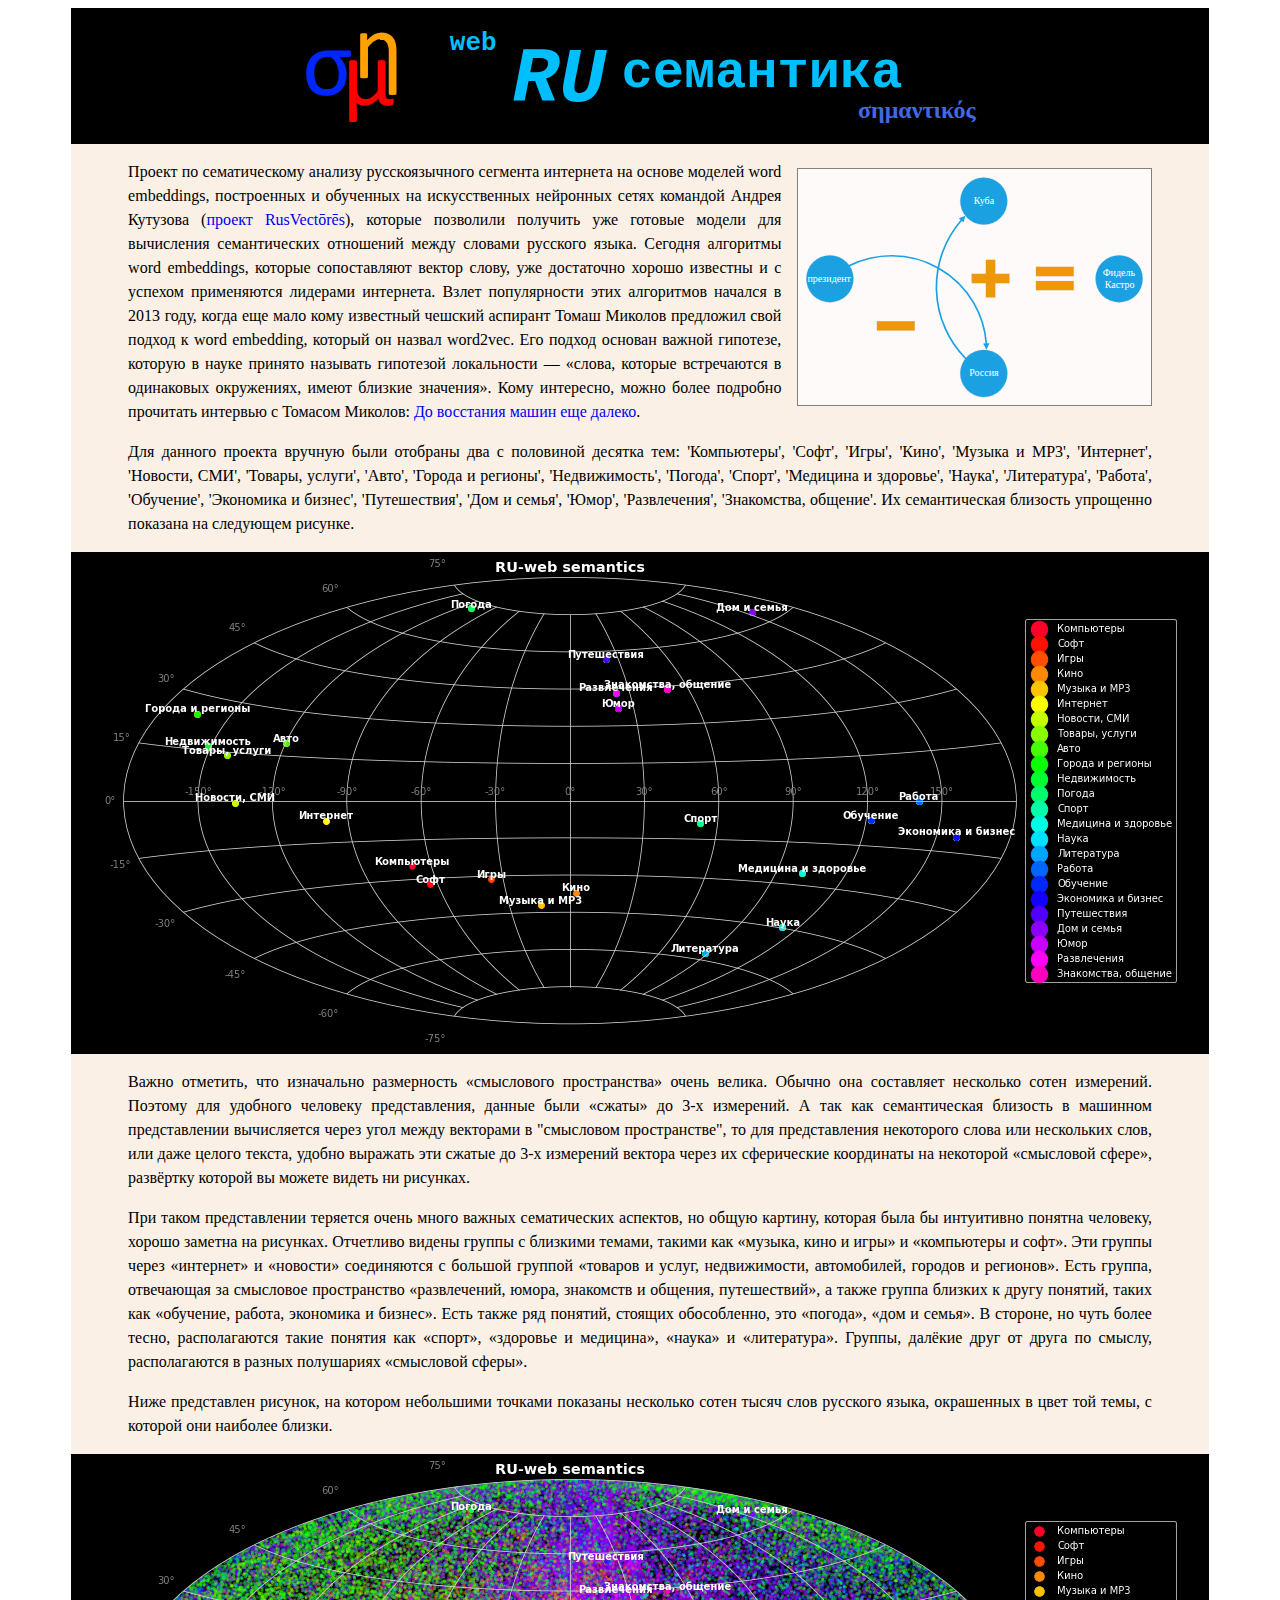
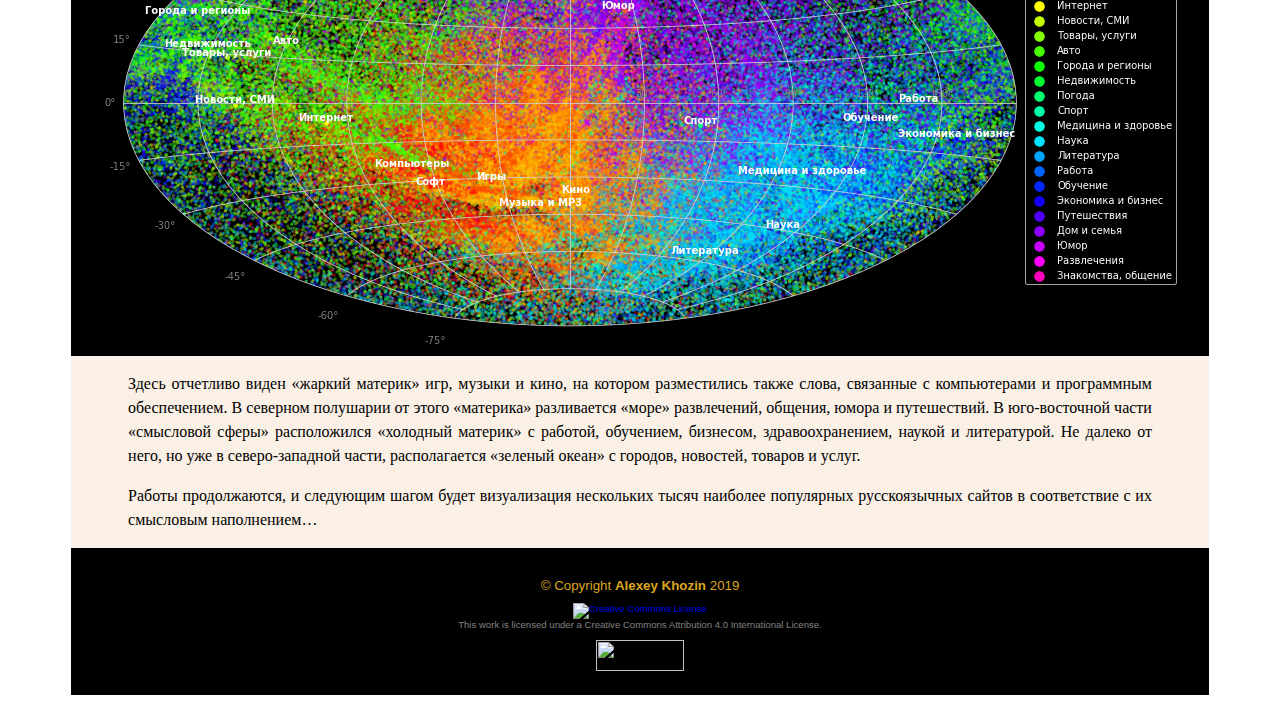
==== index.html @ 5cfcdf90 "some fixes on the first page" ====
<!DOCTYPE html>
<html>
  <head>
    <meta charset="utf-8"/>
    <meta name="author" content="Alexey U. Khozin" />
    <meta name="copyright" content="(c) Alexey U. Khozin 2019" />
    <meta name="resource-type" content="document" />
    <meta name="document-state" content="dynamic" />
    <meta name="rating" content="General" />
    <meta name="distribution" content="Global" />
    <meta name="robots" content="index, follow" />
    <meta http-equiv="content-language" content="ru" />
    <meta name="description" content="Проект по сематическому анализу русскоязычного сегмента интернета">
    <meta name="keywords" content="word embeddings искусственные нейронные сети сематический анализ word2vec алгоритм">
    <link rel="shortcut icon" href="/images/small-logo.png" type="image/png">
    <title>RU web семантика</title>
    <style type="text/css">
      p {
        font-family: Georgia, 'Times New Roman', Times, serif;
        font-size: 12pt;
        padding-left: 5%;
        padding-right: 5%;
        text-align: justify;
        line-height: 150%;
      }
      .banner {
        display: block;
        background-color: black;
        text-align: center;
      }
      .text {
        display: block;
      }
      .border {
        display: block;
        margin-left: auto;
        margin-right: auto;
        width: 80%;
        padding-top: 20px;
        padding-bottom: 20px;
      }
      img.sphere {
        width: 100%;
        max-width: 1086px;
        height: auto;
      }
      a:link {
        text-decoration: none;
      }
      a:visited {
        text-decoration: none;
      }
      a:hover {
        text-decoration: underline;
      }
      a:active {
        text-decoration: underline;
      }
    </style>
  </head>
  <body style="background-color: white">
    <div style="width: 90%; max-width: 1280px; margin-left: auto; margin-right: auto; display: block; background-color: linen">
      <div class="banner">
        <div class="border">
          <img src="/images/logo.png" alt="" style="display: inline; vertical-align: middle" />
          <div style="display: inline">
            <h1 style="color: deepskyblue; font-family: monospace; margin-left: 5%; display: inline">
              <span style="vertical-align: top">web</span>
              <span style="vertical-align: bottom; font-size: 300%; font-weight: bold; font-style: italic">RU</span>
              <span style="vertical-align: middle; font-size: 200%">семантика</span>
            </h1>
            <h2 style="color: royalblue; display: inline; vertical-align: bottom; margin-left: -5ch">σημαντικός</h2>
          </div>
        </div>
      </div>
      <div class="text">
        <p>
          <img src="/images/words-math.svg" alt="" style="float: right; width: auto; height: 220px; padding: 6pt; margin-top: 6pt; margin-left: 12pt; border: solid 1px gray; background-color: snow">
          Проект по сематическому анализу русскоязычного сегмента интернета на основе моделей word embeddings,
          построенных и обученных на искусственных нейронных сетях командой Андрея Кутузова (<a target="_blank" href="https://rusvectores.org">проект RusVectōrēs</a>),
          которые позволили получить уже готовые модели для вычисления семантических отношений между словами русского языка.
          Сегодня алгоритмы word embeddings, которые сопоставляют вектор слову, уже достаточно хорошо известны и с успехом применяются лидерами интернета.
          Взлет популярности этих алгоритмов начался в 2013 году, когда еще мало кому известный чешский аспирант Томаш Миколов предложил свой подход к word embedding,
          который он назвал word2vec. Его подход основан важной гипотезе,
          которую в науке принято называть гипотезой локальности — «слова, которые встречаются в одинаковых окружениях, имеют близкие значения».
          Кому интересно, можно более подробно прочитать интервью с Томасом Миколов: <a target="_blank" href="https://rb.ru/interview/tomas-mikolov/">До восстания машин еще далеко</a>.
        </p>
        <p>
          Для данного проекта вручную были отобраны два с половиной десятка тем:
          'Компьютеры', 'Софт', 'Игры', 'Кино', 'Музыка и MP3', 'Интернет', 'Новости, СМИ', 'Товары, услуги', 'Авто', 'Города и регионы',
          'Недвижимость', 'Погода', 'Спорт', 'Медицина и здоровье', 'Наука', 'Литература', 'Работа', 'Обучение', 'Экономика и бизнес',
          'Путешествия', 'Дом и семья', 'Юмор', 'Развлечения', 'Знакомства, общение'. Их семантическая близость упрощенно показана на следующем рисунке.
        </p>
      </div>
      <div class="banner">
        <img src="/images/websematicsky-topics.png" alt="Расположение основных тем на смысловой сфере" class="sphere">
      </div>
      <div class="text">
        <p>
            Важно отметить, что изначально размерность «смыслового пространства» очень велика.
            Обычно она составляет несколько сотен измерений. Поэтому для удобного человеку представления, данные были «сжаты» до 3-х измерений.
            А так как семантическая близость в машинном представлении вычисляется через угол между векторами в "смысловом пространстве",
            то для представления некоторого слова или нескольких слов, или даже целого текста,
            удобно выражать эти сжатые до 3-х измерений вектора через их сферические координаты на некоторой «смысловой сфере», развёртку которой вы можете видеть ни рисунках.
        </p>
        <p>
            При таком представлении теряется очень много важных сематических аспектов,
            но общую картину, которая была бы интуитивно понятна человеку, хорошо заметна на рисунках.
            Отчетливо видены группы с близкими темами, такими как «музыка, кино и игры» и «компьютеры и софт».
            Эти группы через «интернет» и «новости» соединяются с большой группой «товаров и услуг, недвижимости, автомобилей, городов и регионов».
            Есть группа, отвечающая за смысловое пространство «развлечений, юмора, знакомств и общения, путешествий»,
            а также группа близких к другу понятий, таких как «обучение, работа, экономика и бизнес».
            Есть также ряд понятий, стоящих обособленно, это «погода», «дом и семья».
            В стороне, но чуть более тесно, располагаются такие понятия как «спорт», «здоровье и медицина», «наука» и «литература».
            Группы, далёкие друг от друга по смыслу, располагаются в разных полушариях «смысловой сферы».
        </p>
        <p>
            Ниже представлен рисунок, на котором небольшими точками показаны несколько сотен тысяч слов русского языка,
            окрашенных в цвет той темы, с которой они наиболее близки.
        </p>
      </div>
      <div class="banner">
        <img src="/images/websematicsky-words.png" alt="300 тысяч русских слов разбросанных по смыслу" class="sphere">
      </div>
      <div class="text">
        <p>
          Здесь отчетливо виден «жаркий материк» игр, музыки и кино, на котором разместились также слова, связанные с компьютерами и программным обеспечением.
          В северном полушарии от этого «материка» разливается «море» развлечений, общения, юмора и путешествий.
          В юго-восточной части «смысловой сферы» расположился «холодный материк» с работой, обучением, бизнесом, здравоохранением, наукой и литературой.
          Не далеко от него, но уже в северо-западной части, располагается «зеленый океан» с городов, новостей, товаров и услуг.
        </p>
        <p>
          Работы продолжаются, и следующим шагом будет визуализация нескольких тысяч наиболее популярных русскоязычных сайтов в соответствие с их смысловым наполнением…
        </p>
      </div>
      <div class="banner">
          <div class="border" style="font-family: Verdana, Geneva, Tahoma, sans-serif">
            <div style="color: goldenrod; font-size: 10pt; margin-top: 10px; margin-bottom: 10px">
              <span>&copy; Copyright</span>
              <a style="color: goldenrod; font-weight: bold" href="mailto:mail@websimanticos.ru">Alexey Khozin</a> 
              <span>2019</span>
            </div>
            <div style="color: gray; margin-top: 10px; margin-bottom: 10px; font-size: 60%">
                <a rel="license" href="http://creativecommons.org/licenses/by/4.0/"><img alt="Creative Commons License" style="border-width:0" src="https://i.creativecommons.org/l/by/4.0/88x31.png" /></a>
                <br />This work is licensed under a <a rel="license" href="http://creativecommons.org/licenses/by/4.0/" style="color: gray">Creative Commons Attribution 4.0 International License</a>.
            </div>
            <div>
<!--LiveInternet counter--><script type="text/javascript">
document.write("<a href='//www.liveinternet.ru/click' "+
"target=_blank><img src='//counter.yadro.ru/hit?t52.4;r"+
escape(document.referrer)+((typeof(screen)=="undefined")?"":
";s"+screen.width+"*"+screen.height+"*"+(screen.colorDepth?
screen.colorDepth:screen.pixelDepth))+";u"+escape(document.URL)+
";h"+escape(document.title.substring(0,150))+";"+Math.random()+
"' alt='' title='LiveInternet: number of pageviews and visitors"+
" for 24 hours is shown' "+
"border='0' width='88' height='31'><\/a>")
</script><!--/LiveInternet-->              
            </div>
          </div>
      </div>
    </div>
  </body>
</html>
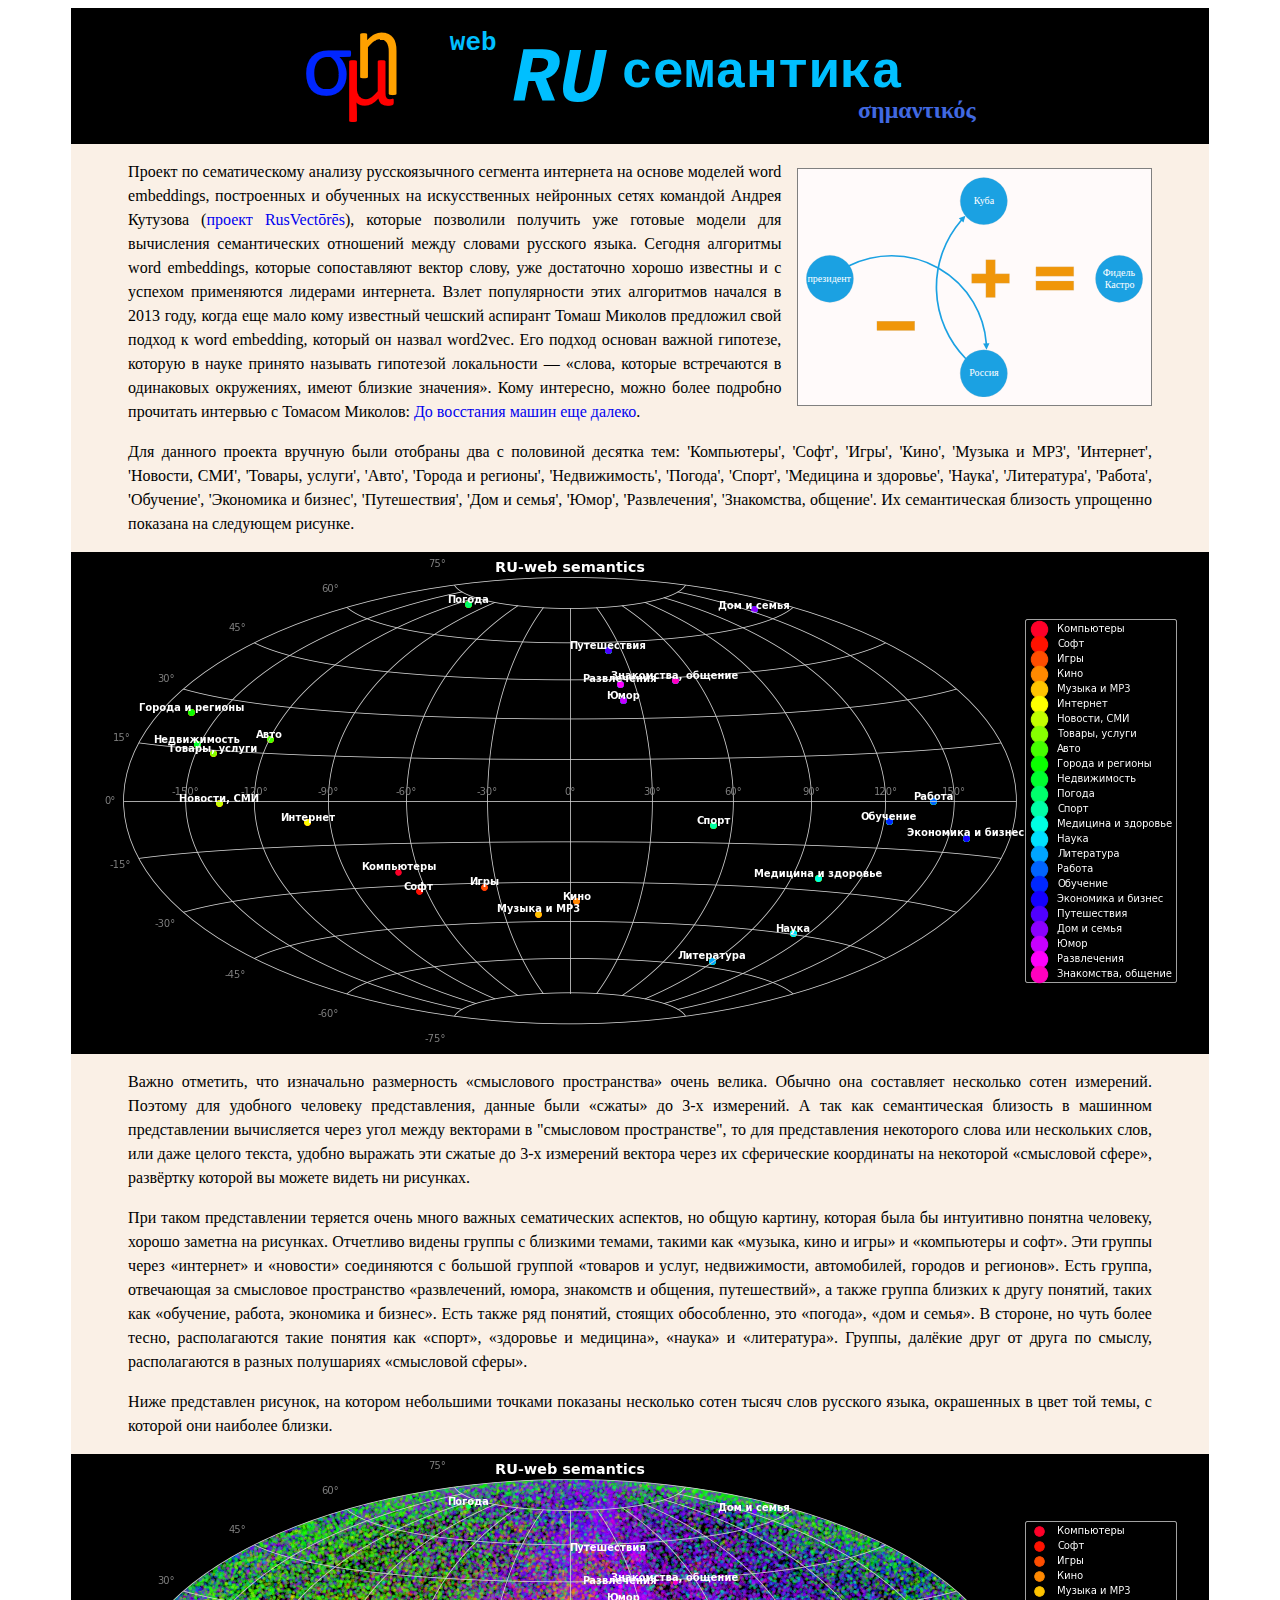
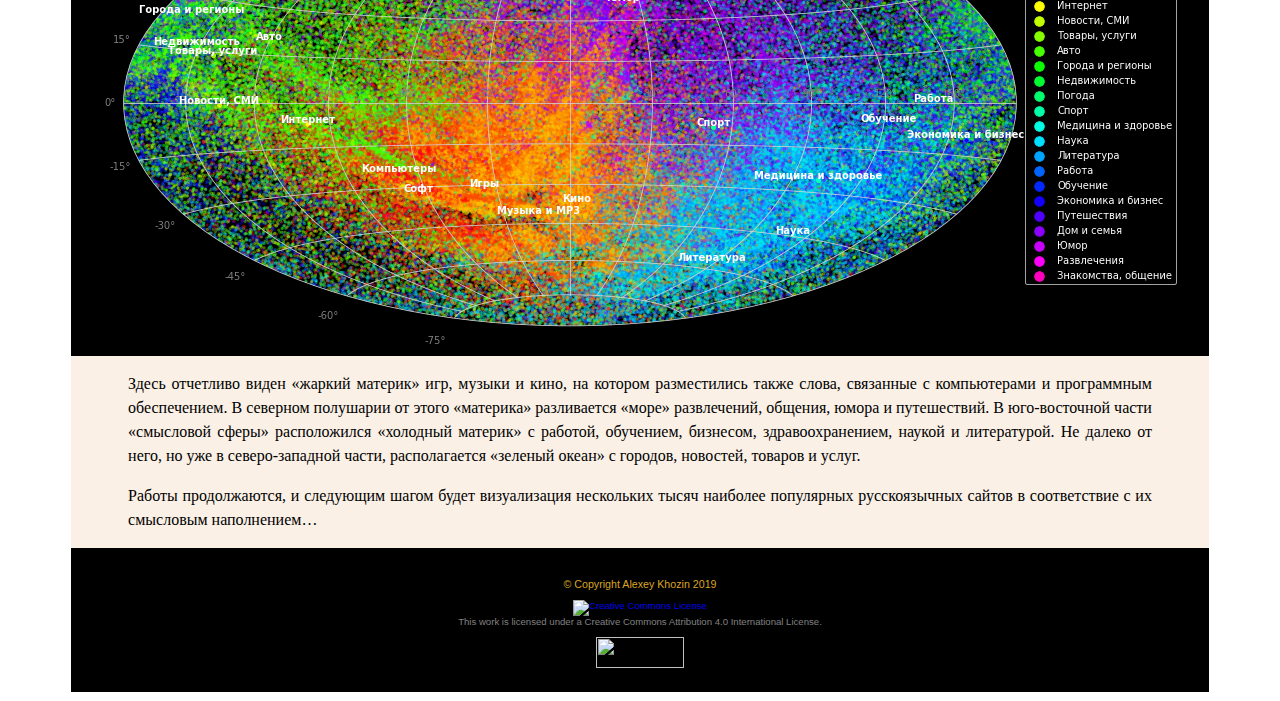
==== commit e0492ad8: "sketches of map hint" ====
--- a/index.html
+++ b/index.html
@@ -93,7 +93,7 @@
         </p>
       </div>
       <div class="banner">
-        <img src="/images/websematicsky-topics.png" alt="Расположение основных тем на смысловой сфере" class="sphere">
+        <img src="/images/websematicsky-topics.png" alt="Расположение основных тем на смысловой сфере" class="sphere" />
       </div>
       <div class="text">
         <p>
@@ -120,7 +120,8 @@
         </p>
       </div>
       <div class="banner">
-        <img src="/images/websematicsky-words.png" alt="300 тысяч русских слов разбросанных по смыслу" class="sphere">
+        <img src="/images/websematicsky-words.png" alt="300 тысяч русских слов разбросанных по смыслу" style="cursor: crosshair" class="sphere"
+          onmouseover="showImgHint('imghint')" onmouseout="hideImgHint('imghint')" onmousemove="cursorMove('imghint', event, this)" />
       </div>
       <div class="text">
         <p>
@@ -135,9 +136,9 @@
       </div>
       <div class="banner">
           <div class="border" style="font-family: Verdana, Geneva, Tahoma, sans-serif">
-            <div style="color: goldenrod; font-size: 10pt; margin-top: 10px; margin-bottom: 10px">
+            <div style="color: goldenrod; font-size: 8pt; margin-top: 10px; margin-bottom: 10px">
               <span>&copy; Copyright</span>
-              <a style="color: goldenrod; font-weight: bold" href="mailto:mail@websimanticos.ru">Alexey Khozin</a> 
+              <a style="color: goldenrod" href="mailto:mail@websimanticos.ru">Alexey Khozin</a> 
               <span>2019</span>
             </div>
             <div style="color: gray; margin-top: 10px; margin-bottom: 10px; font-size: 60%">
@@ -160,5 +161,130 @@
           </div>
       </div>
     </div>
+    <span id="imghint" style="position: absolute; z-index: 1; opacity: 0; background-color: snow; margin-left: 5px; margin-top: 5px; padding: 2px; font-family: Arial, Helvetica, sans-serif; font-size: 8pt; font-weight: bold"></span>
   </body>
+  <script>
+    function showImgHint(id) {
+      document.getElementById(id).style.opacity = 1;
+    }
+    function hideImgHint(id) {
+      document.getElementById(id).style.opacity = 0;
+    }
+    function invertHammer(x, y) {
+      x2 = x * x;
+      y2 = y * y;
+      z = 1.0 - x2 / 16.0 - y2 / 4.0;
+      if(z >= 0.0) {
+        z = Math.sqrt(z);
+        phi = Math.asin(z * y);
+        theta = 2 * Math.atan2(z * x, 2 * (2 * z * z - 1));
+        if(Math.abs(theta) <= Math.PI) {
+          return {phi:phi, theta:theta};
+        }
+      }
+      return null;
+    }
+    var gajax = createAJAX();
+    var picktimer = null;
+    var loadingtimer = null;
+    function cursorMove(id, event, img) {
+      elem = document.getElementById(id);
+      s = img.width / 1086.0;
+      w2 = 475.0 * s;
+      h2 = img.height / 2.0;
+      coords = invertHammer((event.offsetX - w2) / w2 * 3.0055992936340946227328954988797, - (event.offsetY - h2) / h2 * 1.5720498974593779783554486264652);
+      if(coords) {
+        //elem.innerHTML = "φ: " + (coords.phi * 180 / Math.PI) + ", θ: " + (coords.theta * 180 / Math.PI);
+        x = Math.cos(coords.phi) * Math.cos(coords.theta);
+        y = Math.cos(coords.phi) * Math.sin(coords.theta);
+        z = Math.sin(coords.phi);
+        if(gajax) {
+          elem.innerHTML = "Загрузка";
+          clearTimeout(loadingtimer);
+          loadingtimer = setInterval(function(){ elem.innerHTML += '.'; }, 1000);
+          gajax.handlerResponse = function(resp) {
+              clearTimeout(loadingtimer);
+              try {
+                words = JSON.parse(resp);
+                if (words instanceof Array) {
+                  str = ''; 
+                  for(i = 0; i < words.length; i++) {
+                    if(str.length > 0) str += '<br />';
+                    str += words[i];
+                  }
+                  elem.innerHTML = str;
+                } else {
+                  elem.innerHTML = "нет ответа";
+                }
+              } catch (error) {
+                elem.innerHTML = "ошибка";
+              }
+            };
+          clearTimeout(picktimer);
+          picktimer = setTimeout(function(){ gajax.postdata('/words.php', 'x=' + x + '&y=' + y + '&z=' + z); }, 200);
+        } else {
+          elem.innerHTML = "нет связи";
+        }
+      } else {
+        elem.innerHTML = "пусто";
+      }
+      elem.style.left = event.pageX + "px";
+      elem.style.top =  event.pageY + "px";
+    }
+    function createAJAX() {
+      var ajax = {
+        xmlHttp: false,
+        enabled: false,
+        timeout: 60000,
+        timer: null,
+        handlerLoad: null, //function(url) { alert('Loading...\r\n' + url); },
+        handlerResponse: null, //function(resp) { alert('OK\r\n' + resp); },
+        handlerError: null, //function(status, text) { alert('Error: ' + status + '\r\n' + text); },
+        handlerTimer: null, //function() { gajax.xmlHttp.abort(); gajax.timer = null; if (gajax.handlerError) gajax.handlerError('', 'Timeout!'); },
+        handlerState: function() {
+            if (gajax.xmlHttp.readyState == 4) {
+              if (gajax.timer) { clearTimeout(gajax.timer); gajax.timer = null; }
+              if (gajax.xmlHttp.status == 200) {
+                if (gajax.handlerResponse) gajax.handlerResponse(gajax.xmlHttp.responseText);
+              } else {
+                if (gajax.handlerError) gajax.handlerError(gajax.xmlHttp.status, gajax.xmlHttp.statusText);
+              }
+            }
+          },
+        init: function() {
+            /*@cc_on@*/
+            /*@if (@_jscript_version >= 5)
+            try { this.xmlHttp = new ActiveXObject("Msxml2.XMLHTTP"); }
+            catch (e) {
+                try { this.xmlHttp = new ActiveXObject("Microsoft.XMLHTTP"); }
+                catch (e2) { this.xmlHttp = false; }
+            }
+            @end@*/
+            if (!this.xmlHttp && typeof XMLHttpRequest != 'undefined') this.xmlHttp = new XMLHttpRequest();
+            if (this.xmlHttp) this.enabled = true;
+          },
+        get: function(url) {
+            this.xmlHttp.abort();
+            this.xmlHttp.open('GET', url, true);
+            this.xmlHttp.onreadystatechange = this.handlerState;
+            if (this.handlerTimer) this.timer = setTimeout(this.handlerTimer, this.timeout);
+            this.xmlHttp.send(null);
+            if (this.handlerLoad) this.handlerLoad(url);
+          },
+        postdata: function(url, params) {
+            this.xmlHttp.abort();
+            if(this.timer) clearTimeout(this.timer);
+            this.xmlHttp.open('POST', url, true);
+            this.xmlHttp.setRequestHeader('Content-Type', 'application/x-www-form-urlencoded');
+            this.xmlHttp.onreadystatechange = this.handlerState;
+            if (this.handlerTimer) this.timer = setTimeout(this.handlerTimer, this.timeout);
+            this.xmlHttp.send(params);
+            if (this.handlerLoad) this.handlerLoad(url);
+          }
+      };
+      ajax.init();
+      if (ajax && ajax.enabled) return ajax;
+      return null;
+    }
+  </script>
 </html>
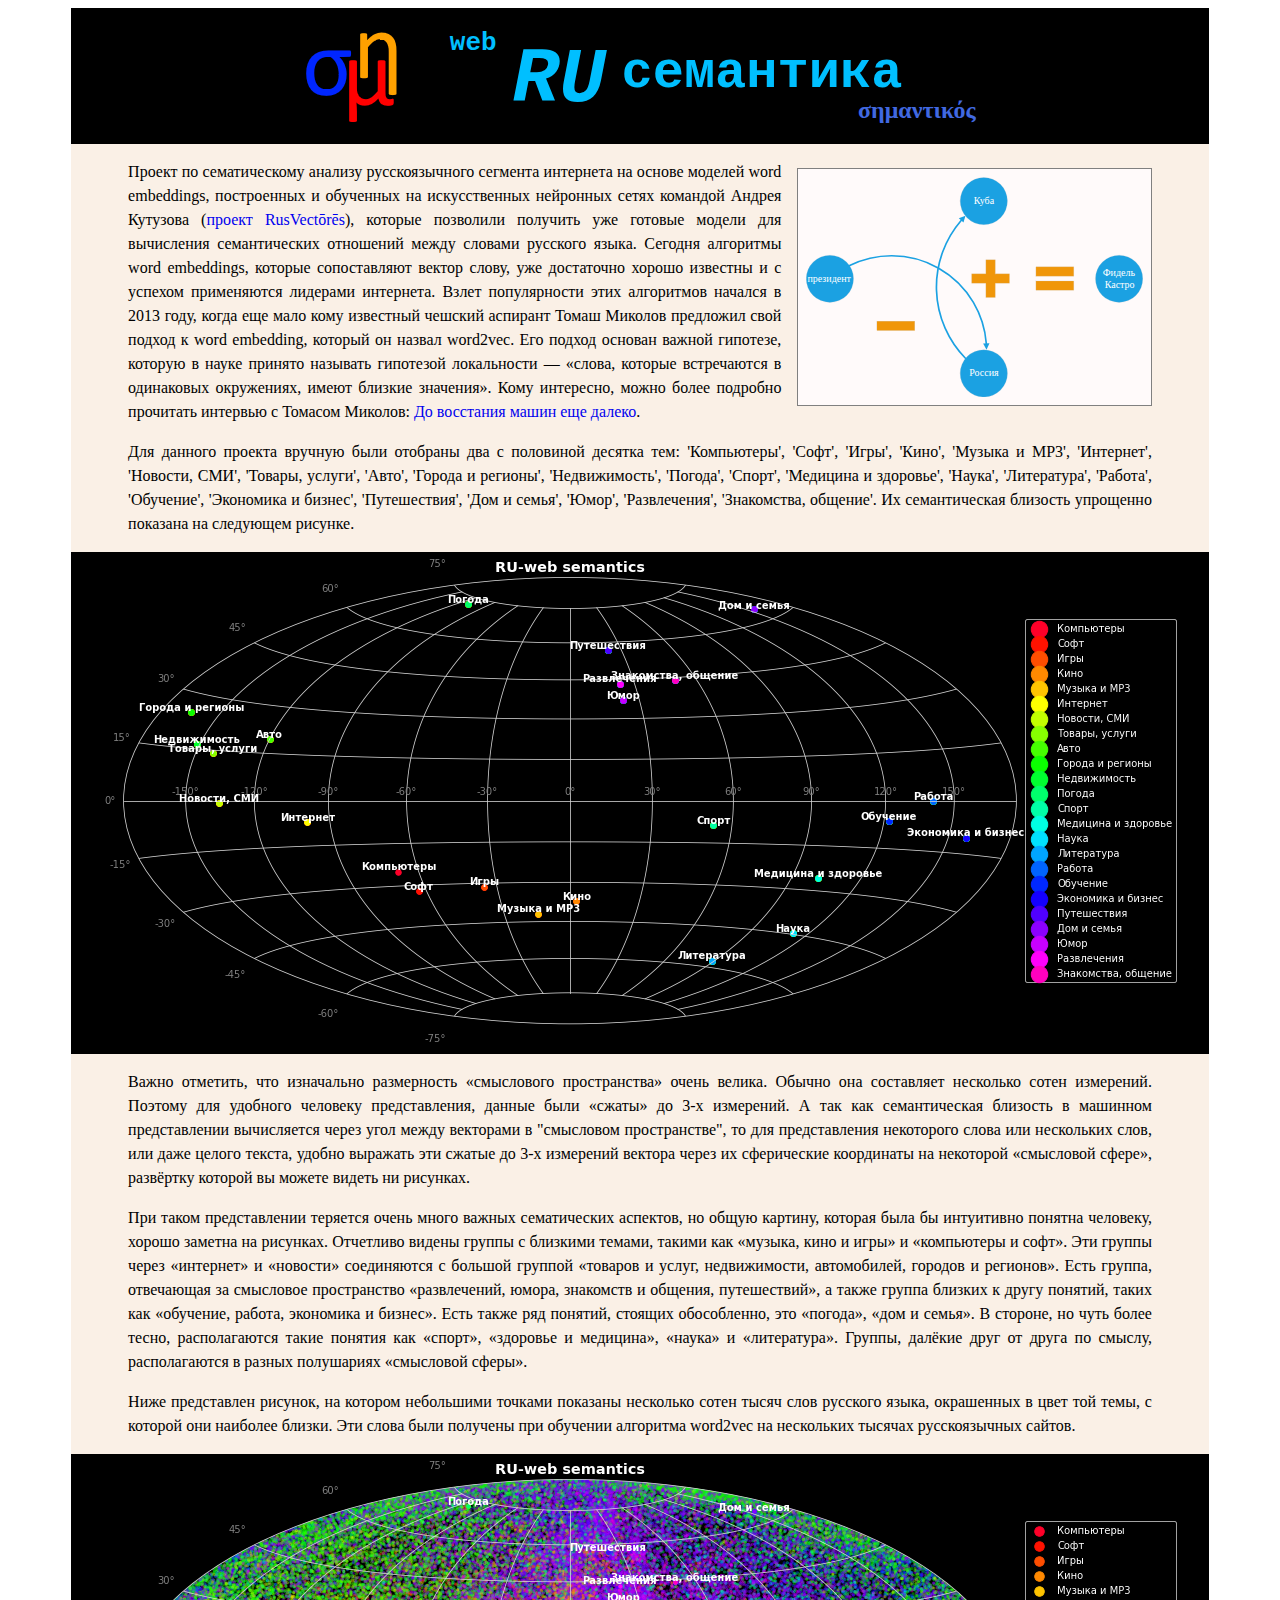
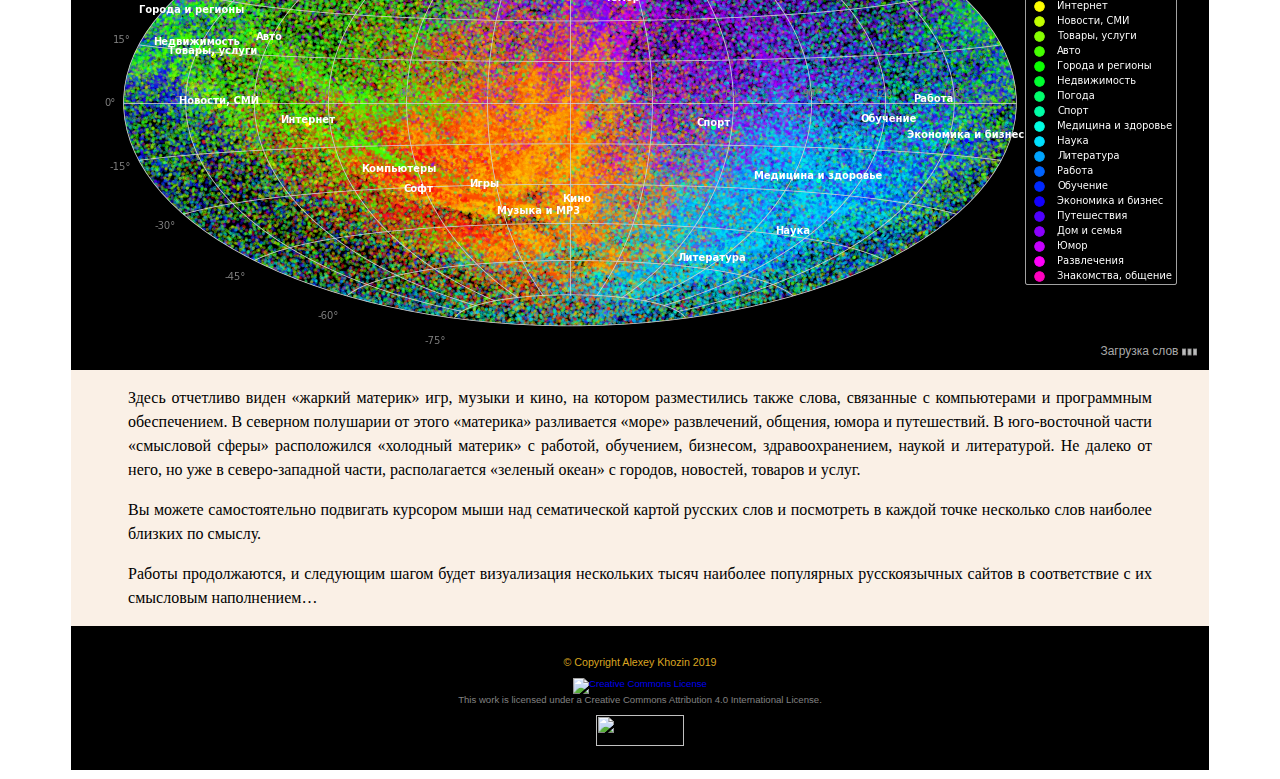
==== commit 70316737: "Performed word finding on client side." ====
--- a/index.html
+++ b/index.html
@@ -39,6 +39,15 @@
         padding-top: 20px;
         padding-bottom: 20px;
       }
+      .loading {
+        color: darkgray;
+        font-family: Arial, Helvetica, sans-serif;
+        font-size: 9pt;
+        text-align: right;
+        padding-right: 9pt; 
+        top: -9pt;
+        position: relative
+      }
       img.sphere {
         width: 100%;
         max-width: 1086px;
@@ -116,12 +125,16 @@
         </p>
         <p>
             Ниже представлен рисунок, на котором небольшими точками показаны несколько сотен тысяч слов русского языка,
-            окрашенных в цвет той темы, с которой они наиболее близки.
+            окрашенных в цвет той темы, с которой они наиболее близки. Эти слова были получены при обучении алгоритма word2vec на нескольких тысячах русскоязычных сайтов.
         </p>
       </div>
       <div class="banner">
         <img src="/images/websematicsky-words.png" alt="300 тысяч русских слов разбросанных по смыслу" style="cursor: crosshair" class="sphere"
           onmouseover="showImgHint('imghint')" onmouseout="hideImgHint('imghint')" onmousemove="cursorMove('imghint', event, this)" />
+        <div class="loading">
+          <span id="loadWordsTxt">Загрузка слов</span>
+          <img id="loadWordsImg" src="/images/255.gif" alt="" style="vertical-align: middle">
+        </div>
       </div>
       <div class="text">
         <p>
@@ -129,6 +142,9 @@
           В северном полушарии от этого «материка» разливается «море» развлечений, общения, юмора и путешествий.
           В юго-восточной части «смысловой сферы» расположился «холодный материк» с работой, обучением, бизнесом, здравоохранением, наукой и литературой.
           Не далеко от него, но уже в северо-западной части, располагается «зеленый океан» с городов, новостей, товаров и услуг.
+        </p>
+        <p>
+          Вы можете самостоятельно подвигать курсором мыши над сематической картой русских слов и посмотреть в каждой точке несколько слов наиболее близких по смыслу.
         </p>
         <p>
           Работы продолжаются, и следующим шагом будет визуализация нескольких тысяч наиболее популярных русскоязычных сайтов в соответствие с их смысловым наполнением…
@@ -161,7 +177,7 @@
           </div>
       </div>
     </div>
-    <span id="imghint" style="position: absolute; z-index: 1; opacity: 0; background-color: snow; margin-left: 5px; margin-top: 5px; padding: 2px; font-family: Arial, Helvetica, sans-serif; font-size: 8pt; font-weight: bold"></span>
+    <div id="imghint" style="display: inline-block; position: absolute; z-index: 1; opacity: 0; background-color: snow; margin-left: 5px; margin-top: 5px; padding: 2px; font-family: Arial, Helvetica, sans-serif; font-size: 8pt; font-weight: bold"></div>
   </body>
   <script>
     function showImgHint(id) {
@@ -174,57 +190,59 @@
       x2 = x * x;
       y2 = y * y;
       z = 1.0 - x2 / 16.0 - y2 / 4.0;
-      if(z >= 0.0) {
+      if (z >= 0.0) {
         z = Math.sqrt(z);
         phi = Math.asin(z * y);
         theta = 2 * Math.atan2(z * x, 2 * (2 * z * z - 1));
-        if(Math.abs(theta) <= Math.PI) {
+        if (Math.abs(theta) <= Math.PI) {
           return {phi:phi, theta:theta};
         }
       }
       return null;
     }
-    var gajax = createAJAX();
-    var picktimer = null;
-    var loadingtimer = null;
+    function norm(v) {
+      n = 0.0;
+      for (i = 0; i < v.length; i++) {
+        n += v[i] * v[i];
+      }
+      return Math.sqrt(n);
+    }
+    function similarity(a, b) {
+      dot = 0.0;
+      for (i = 0; i < a.length; i++) {
+        dot += a[i] * b[i];
+      }
+      return dot / (norm(a) * norm(b));
+    }
+    function most_similar(vocab, vec, topn=1) {
+      toplist = new Array(topn);
+      for (w = 0; w < vocab.length; w++) {
+        s = similarity(vocab[w][1], vec);
+        for (i = 0; i < toplist.length; i++) {
+          if ((typeof toplist[i] === 'undefined') || (toplist[i].sim < s)) {
+            toplist[i] = {word: vocab[w][0], sim: s};
+            break;
+          }
+        }
+      }
+      return toplist;
+    }
     function cursorMove(id, event, img) {
       elem = document.getElementById(id);
       s = img.width / 1086.0;
       w2 = 475.0 * s;
       h2 = img.height / 2.0;
       coords = invertHammer((event.offsetX - w2) / w2 * 3.0055992936340946227328954988797, - (event.offsetY - h2) / h2 * 1.5720498974593779783554486264652);
-      if(coords) {
-        //elem.innerHTML = "φ: " + (coords.phi * 180 / Math.PI) + ", θ: " + (coords.theta * 180 / Math.PI);
-        x = Math.cos(coords.phi) * Math.cos(coords.theta);
-        y = Math.cos(coords.phi) * Math.sin(coords.theta);
-        z = Math.sin(coords.phi);
-        if(gajax) {
-          elem.innerHTML = "Загрузка";
-          clearTimeout(loadingtimer);
-          loadingtimer = setInterval(function(){ elem.innerHTML += '.'; }, 1000);
-          gajax.handlerResponse = function(resp) {
-              clearTimeout(loadingtimer);
-              try {
-                words = JSON.parse(resp);
-                if (words instanceof Array) {
-                  str = ''; 
-                  for(i = 0; i < words.length; i++) {
-                    if(str.length > 0) str += '<br />';
-                    str += words[i];
-                  }
-                  elem.innerHTML = str;
-                } else {
-                  elem.innerHTML = "нет ответа";
-                }
-              } catch (error) {
-                elem.innerHTML = "ошибка";
-              }
-            };
-          clearTimeout(picktimer);
-          picktimer = setTimeout(function(){ gajax.postdata('/words.php', 'x=' + x + '&y=' + y + '&z=' + z); }, 200);
-        } else {
-          elem.innerHTML = "нет связи";
+      if (coords) {
+        geostr = "φ: " + (coords.phi * 180 / Math.PI) + ", θ: " + (coords.theta * 180 / Math.PI);
+        vec = [Math.cos(coords.phi) * Math.cos(coords.theta), Math.cos(coords.phi) * Math.sin(coords.theta), Math.sin(coords.phi)];
+        toplist = most_similar(words3dvec, vec, 5);
+        str = '';
+        for (i = 0; i < toplist.length; i++) {
+          if (typeof toplist[i] === 'undefined') break;
+          str += '<tr><td>' + toplist[i].word /* + '</td><td>' + toplist[i].sim*/ + '</td></tr>';
         }
+        elem.innerHTML = (str.length > 0) ? '<table>' + str + '</table>' : geostr;
       } else {
         elem.innerHTML = "пусто";
       }
@@ -286,5 +304,32 @@
       if (ajax && ajax.enabled) return ajax;
       return null;
     }
+    //=================================================================================================================
+    words3dvec = [];
+    words3dvec_count = 0;
+    var gajax = createAJAX();
+    if(gajax) {
+      gajax.handlerResponse = function(resp) {
+        finished = true;
+        try {
+          words = JSON.parse(resp);
+          if (words instanceof Array) {
+            if (words.length > 0) {
+              words3dvec = words3dvec.concat(words);
+              words3dvec_count++;
+              finished = false;
+            }
+          }
+        } finally {
+          document.getElementById('loadWordsTxt').innerHTML = 'Загружено ' + words3dvec.length + ' слов';
+          if (finished) {
+            document.getElementById('loadWordsImg').style.display = 'none';
+          } else {
+            gajax.postdata('/words.php', 'count=' + words3dvec_count);
+          }
+        }
+      };
+      gajax.postdata('/words.php', 'count=' + words3dvec_count);
+    }
   </script>
 </html>
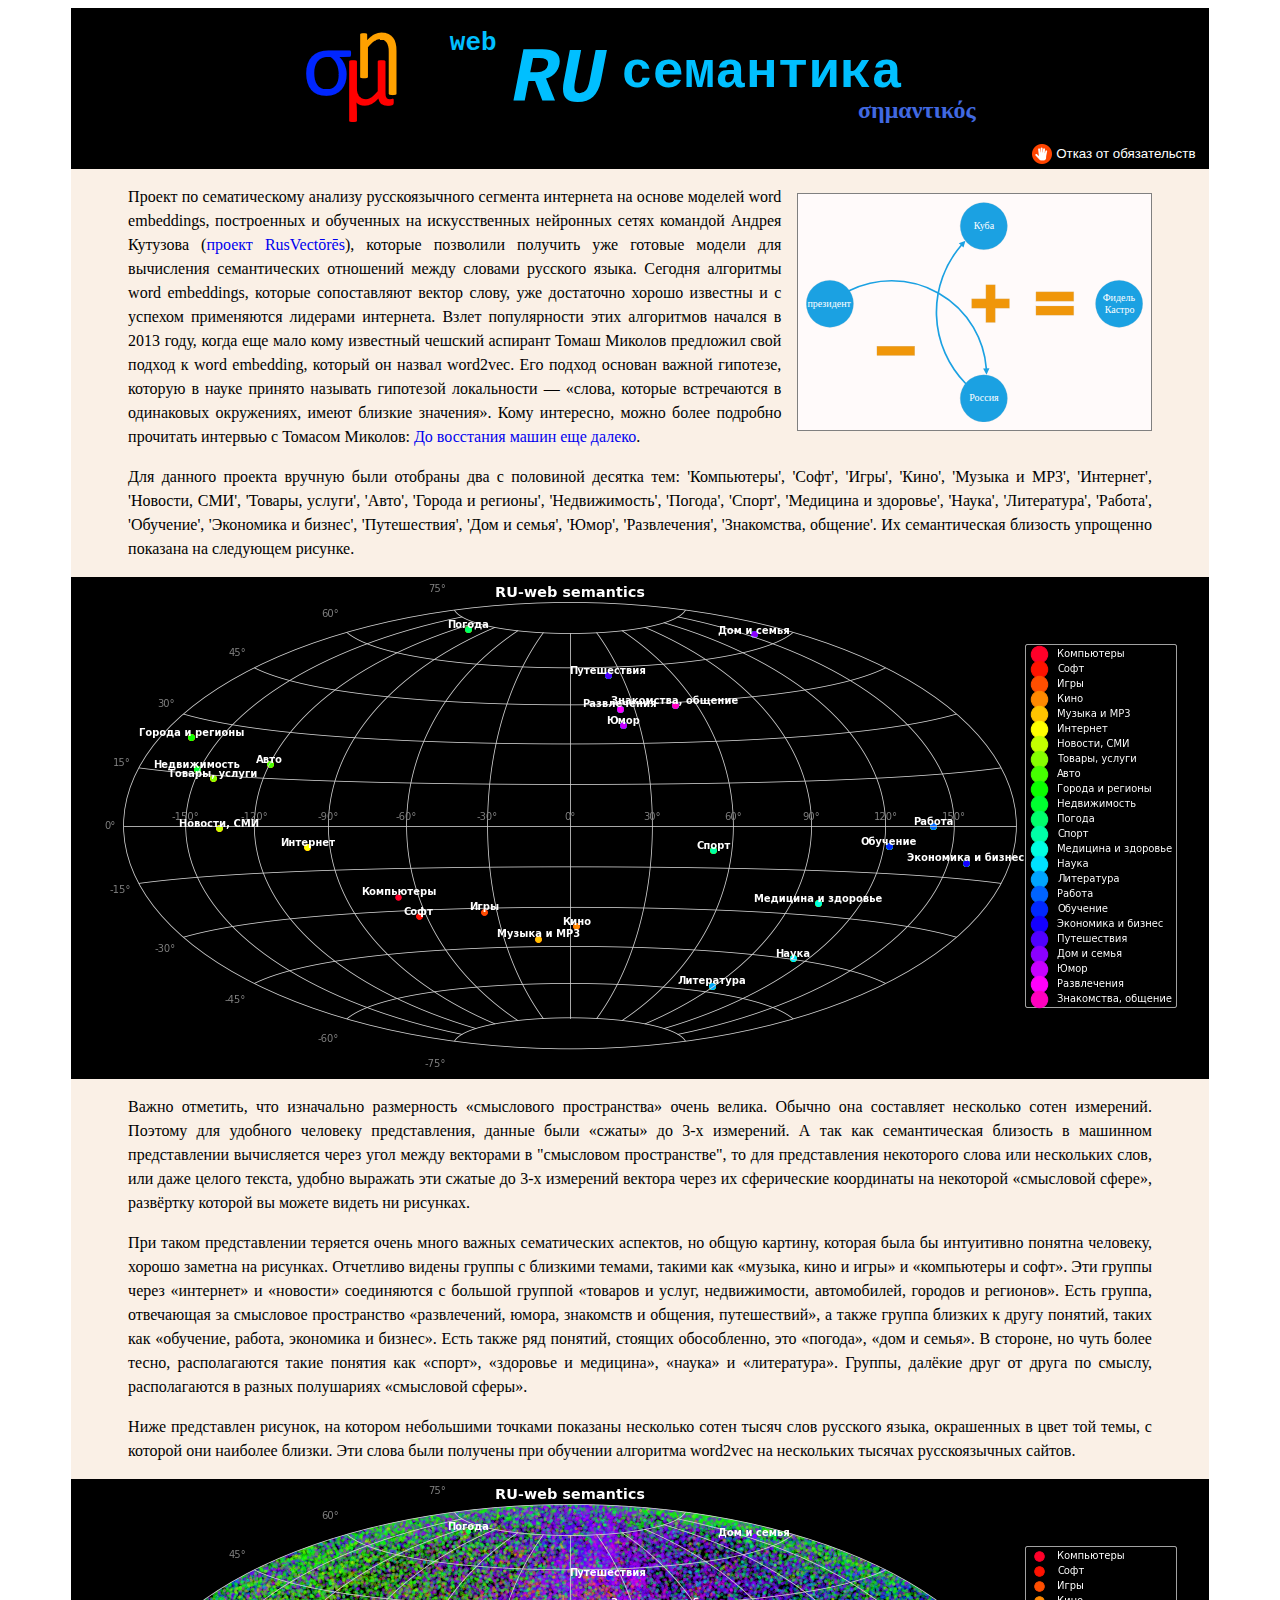
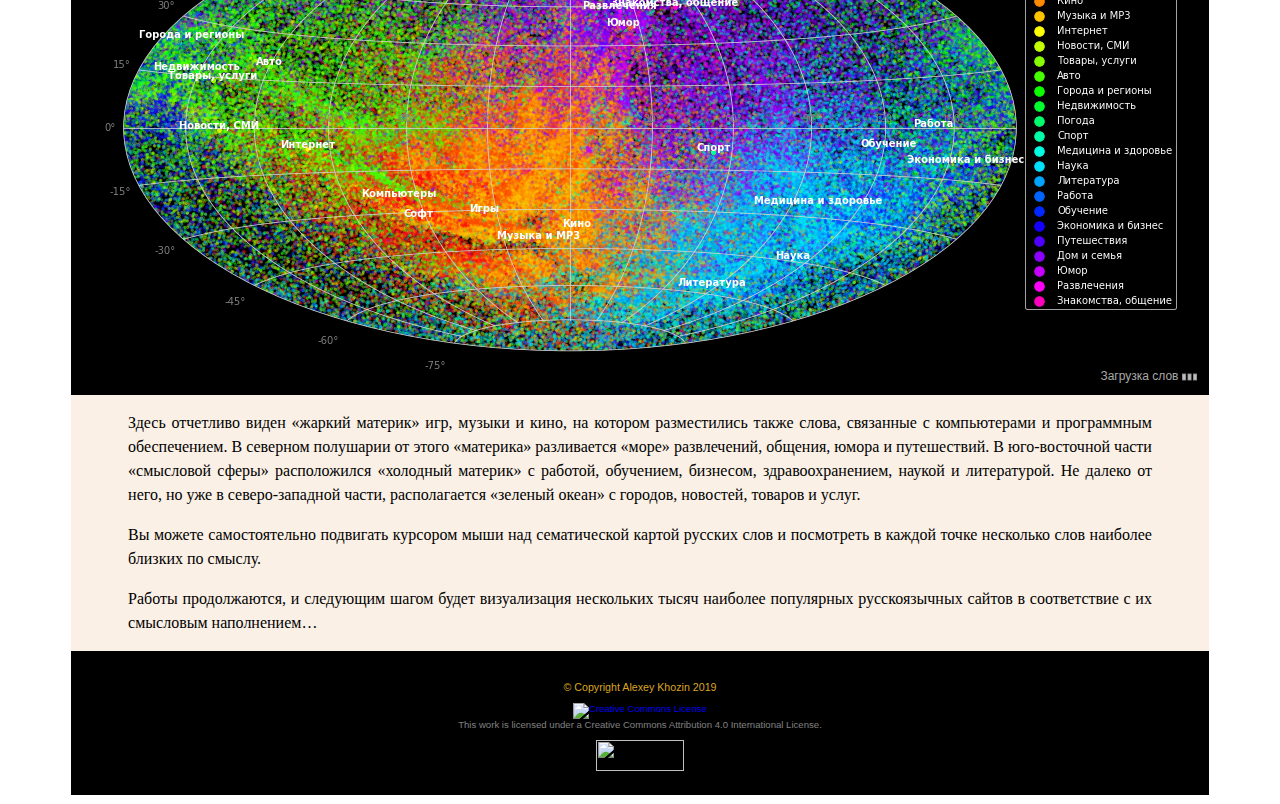
==== commit c60e6b63: "added disclaimer" ====
--- a/index.html
+++ b/index.html
@@ -48,6 +48,39 @@
         top: -9pt;
         position: relative
       }
+      .headline {
+        color: white;
+        text-align: left;
+        padding-left: 10pt;
+        padding-right: 10pt;
+        padding-bottom: 4pt;
+        font-family: Arial, Helvetica, sans-serif;
+        font-size: 10pt;
+        overflow: auto
+      }
+      .disclaimer-bgnd {
+        position: fixed;
+        top: 0px;
+        left: 0px;
+        width: 100%;
+        height: 100%;
+        display: block;
+        background: black;
+        opacity: 0.75;
+        z-index: 1
+      }
+      .disclaimer-wnd {
+        position: fixed;
+        top: 0px;
+        left: 0px;
+        background: white;
+        opacity: 1;
+        width: 60%;
+        border: 2px solid orangered;
+        margin-left: 20%;
+        margin-top: 5%;
+        z-index: 2
+      }
       img.sphere {
         width: 100%;
         max-width: 1086px;
@@ -80,6 +113,14 @@
             </h1>
             <h2 style="color: royalblue; display: inline; vertical-align: bottom; margin-left: -5ch">σημαντικός</h2>
           </div>
+        </div>
+        <div class="headline">
+          <span style="float: right">
+            <a href="javascript:void(0)" style="color: white" onmouseover="this.style.color='orange'" onmouseout="this.style.color='white'" onclick="document.getElementById('disclaimer').style.display='block'">
+              <img src="/images/disclaimer.png" alt="" style="vertical-align: middle">
+              <span>Отказ от обязательств</span>
+            </a>
+          </span>
         </div>
       </div>
       <div class="text">
@@ -175,6 +216,31 @@
 </script><!--/LiveInternet-->              
             </div>
           </div>
+      </div>
+    </div>
+    <div id="disclaimer" style="display: none">
+      <div class="disclaimer-bgnd"></div>
+      <div class="disclaimer-wnd">
+        <h2 style="text-align: center">Отказ от обязательств</h2>
+        <p>
+          Проект websimanticos.ru создан исключительно в развлекательных и познавательных целях и не ставит перед собой никаких коммерческих или научных целей.
+          Информация, использованная для построение семантических моделей в проекте websimanticos.ru,
+          была предоставлена третьими лицами и/или получена из открытых источников, именуемыми "источниками".
+          Авторы проекта websimanticos.ru не участвуют в создании этой информации и не гарантируют ее достоверность и актуальность.
+          В силу своего происхождения вся эта информация или любая её часть может быть неполной либо может содержать неточности.
+          Информация может содержать ошибки, допущенные по вине источников и/или в процессе ее автоматической обработки алгоритмами семантического анализа.
+          Любые семантическое ассоциации, полученные на основе автоматической обработки содержимого интернет-сайтов источников,
+          могут отличаться от традиционных и общепринятых практик использования тех или иных объектов.
+        </p>
+        <p>
+          Авторы проекта websimanticos.ru (а) явно отказываются от ответственности за содержание, точность, полноту и соответствие какой бы то ни было информации и
+          (б) не несут ответственность за какие-либо ошибки, упущения или другие недостатки в предоставленной информации и за какие бы то ни было действия,
+          предпринятые в связи с этим. Ни авторы проекта websimanticos.ru, ни какой-либо из его источников не могут нести ответственность за какой бы то ни было ущерб,
+          понесенный вами в связи с использованием этой информации.
+        </p>
+        <p style="text-align: center">
+            <a href="javascript:void(0)" style="border-radius: 4px; background-color: green; color: white; padding: 8pt; margin: 8pt; font-size: 12pt; font-family: Arial, Helvetica, sans-serif; font-weight: bold" onclick="document.getElementById('disclaimer').style.display='none'">Согласен</a>
+        </p>
       </div>
     </div>
     <div id="imghint" style="display: inline-block; position: absolute; z-index: 1; opacity: 0; background-color: snow; margin-left: 5px; margin-top: 5px; padding: 2px; font-family: Arial, Helvetica, sans-serif; font-size: 8pt; font-weight: bold"></div>
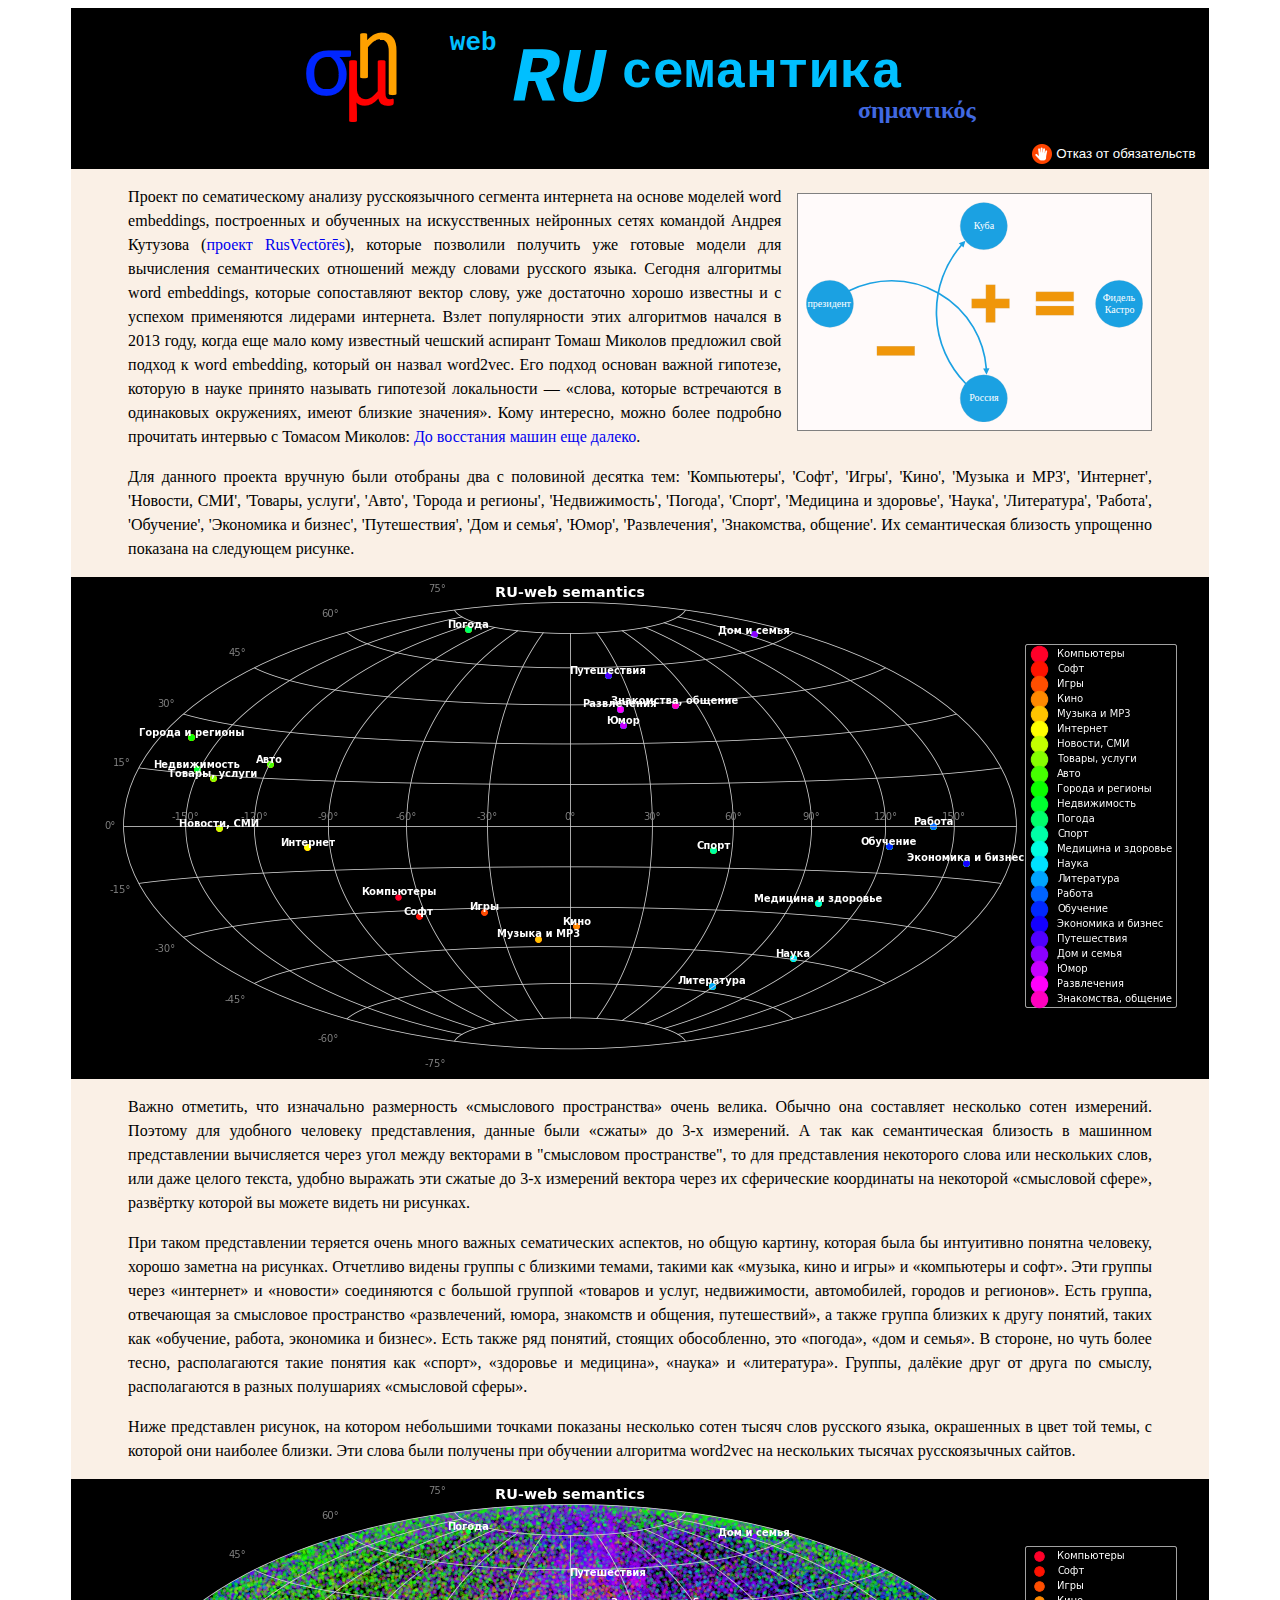
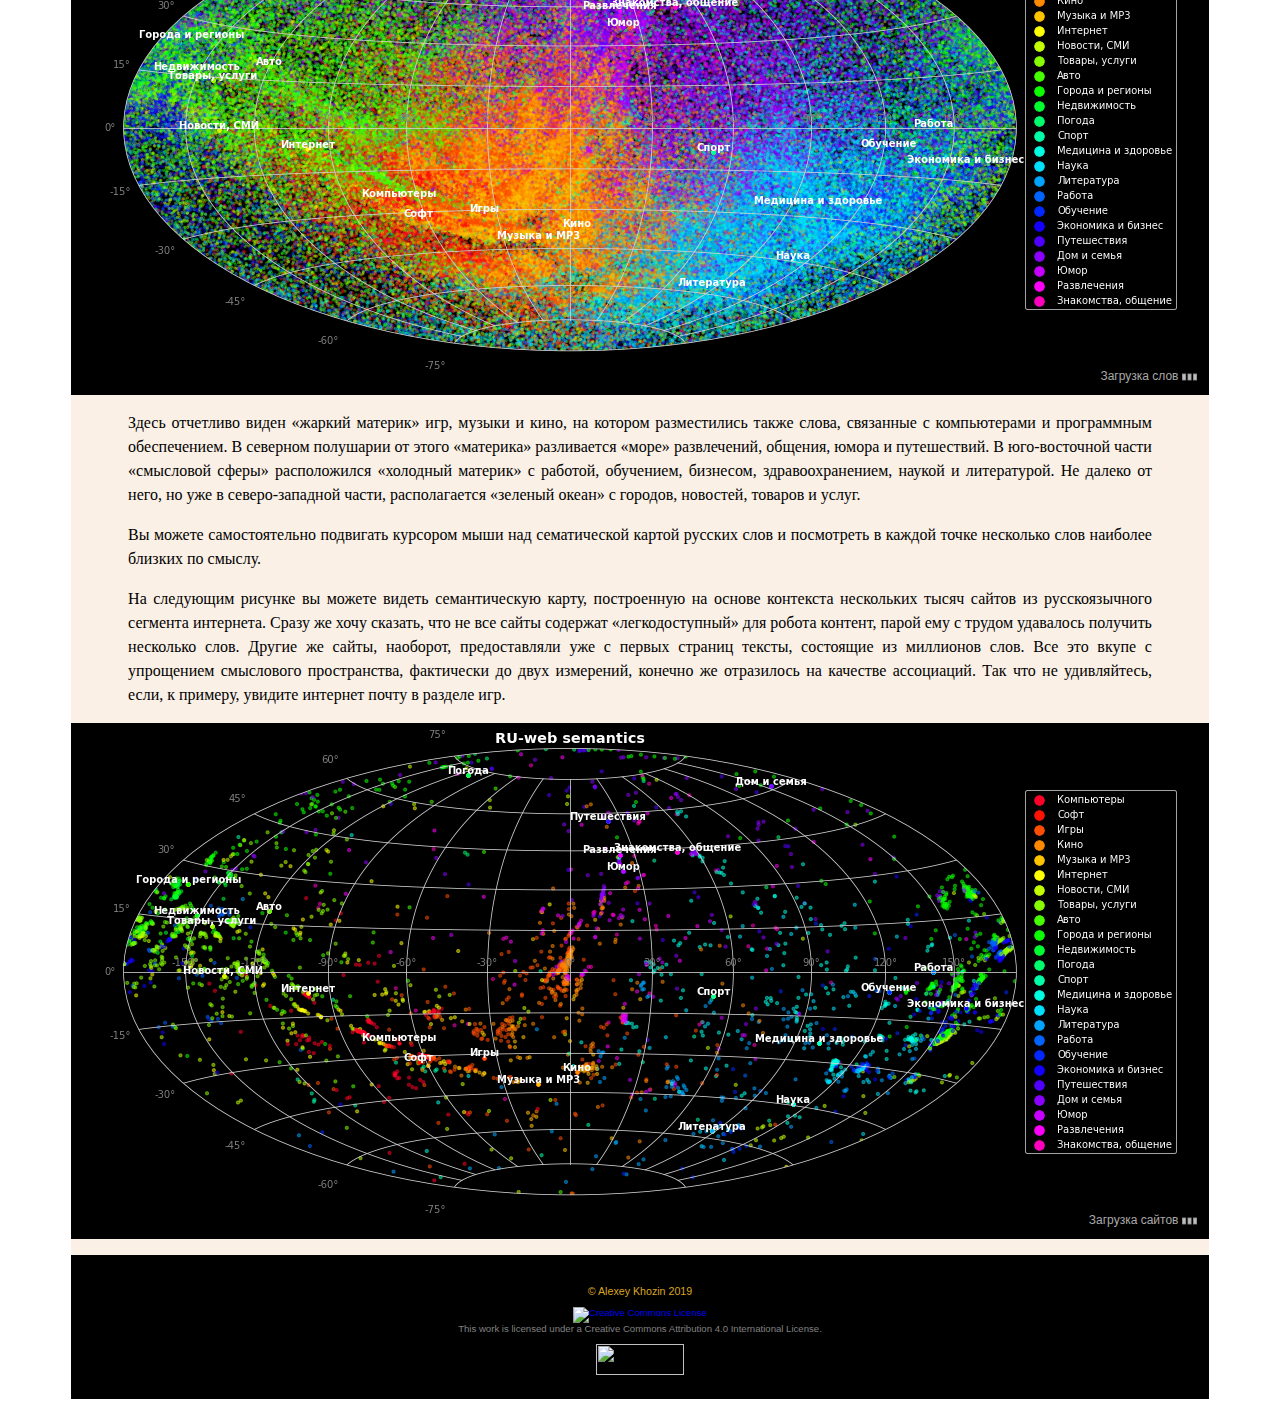
==== commit 0521782a: "ru-sites semantics" ====
--- a/index.html
+++ b/index.html
@@ -86,6 +86,9 @@
         max-width: 1086px;
         height: auto;
       }
+      img.selectable {
+        cursor: url('/images/cursor-select.png') 8 8, crosshair;
+      }
       a:link {
         text-decoration: none;
       }
@@ -170,8 +173,8 @@
         </p>
       </div>
       <div class="banner">
-        <img src="/images/websematicsky-words.png" alt="300 тысяч русских слов разбросанных по смыслу" style="cursor: crosshair" class="sphere"
-          onmouseover="showImgHint('imghint')" onmouseout="hideImgHint('imghint')" onmousemove="cursorMove('imghint', event, this)" />
+        <img src="/images/websematicsky-words.png" alt="300 тысяч русских слов разбросанных по смыслу" class="sphere selectable"
+          onmouseover="showImgHint('imghint')" onmouseout="hideImgHint('imghint')" onmousemove="displayWords('imghint', event, this)" />
         <div class="loading">
           <span id="loadWordsTxt">Загрузка слов</span>
           <img id="loadWordsImg" src="/images/255.gif" alt="" style="vertical-align: middle">
@@ -188,13 +191,28 @@
           Вы можете самостоятельно подвигать курсором мыши над сематической картой русских слов и посмотреть в каждой точке несколько слов наиболее близких по смыслу.
         </p>
         <p>
-          Работы продолжаются, и следующим шагом будет визуализация нескольких тысяч наиболее популярных русскоязычных сайтов в соответствие с их смысловым наполнением…
-        </p>
+          На следующим рисунке вы можете видеть семантическую карту, построенную на основе контекста нескольких тысяч сайтов из русскоязычного сегмента интернета.
+          Сразу же хочу сказать, что не все сайты содержат «легкодоступный» для робота контент, парой ему с трудом удавалось получить несколько слов.
+          Другие же сайты, наоборот, предоставляли уже с первых страниц тексты, состоящие из миллионов слов.
+          Все это вкупе с упрощением смыслового пространства, фактически до двух измерений, конечно же отразилось на качестве ассоциаций.
+          Так что не удивляйтесь, если, к примеру, увидите интернет почту в разделе игр.
+        </p>
+      </div>
+      <div class="banner">
+        <img src="/images/websematicsky-sites.png" alt="Несколько тысяч сайтов из русскоязычного сегмента интернета" class="sphere selectable"
+          onmouseover="showImgHint('imghint')" onmouseout="hideImgHint('imghint')" onmousemove="displaySites('imghint', event, this)" />
+        <div class="loading">
+          <span id="loadSitesTxt">Загрузка сайтов</span>
+          <img id="loadSitesImg" src="/images/255.gif" alt="" style="vertical-align: middle">
+        </div>
+      </div>
+      <div class="text">
+        <p></p>
       </div>
       <div class="banner">
           <div class="border" style="font-family: Verdana, Geneva, Tahoma, sans-serif">
             <div style="color: goldenrod; font-size: 8pt; margin-top: 10px; margin-bottom: 10px">
-              <span>&copy; Copyright</span>
+              <span>&copy;</span>
               <a style="color: goldenrod" href="mailto:mail@websimanticos.ru">Alexey Khozin</a> 
               <span>2019</span>
             </div>
@@ -253,149 +271,188 @@
       document.getElementById(id).style.opacity = 0;
     }
     function invertHammer(x, y) {
-      x2 = x * x;
-      y2 = y * y;
-      z = 1.0 - x2 / 16.0 - y2 / 4.0;
+      var x2 = x * x;
+      var y2 = y * y;
+      var z = 1.0 - x2 / 16.0 - y2 / 4.0;
       if (z >= 0.0) {
         z = Math.sqrt(z);
-        phi = Math.asin(z * y);
-        theta = 2 * Math.atan2(z * x, 2 * (2 * z * z - 1));
+        var phi = Math.asin(z * y);
+        var theta = 2 * Math.atan2(z * x, 2 * (2 * z * z - 1));
         if (Math.abs(theta) <= Math.PI) {
-          return {phi:phi, theta:theta};
+          return { phi:phi, theta:theta };
         }
       }
       return null;
     }
     function norm(v) {
-      n = 0.0;
-      for (i = 0; i < v.length; i++) {
+      var n = 0.0;
+      for (var i = 0; i < v.length; i++) {
         n += v[i] * v[i];
       }
       return Math.sqrt(n);
     }
     function similarity(a, b) {
-      dot = 0.0;
-      for (i = 0; i < a.length; i++) {
+      var dot = 0.0;
+      for (var i = 0; i < a.length; i++) {
         dot += a[i] * b[i];
       }
       return dot / (norm(a) * norm(b));
     }
     function most_similar(vocab, vec, topn=1) {
-      toplist = new Array(topn);
-      for (w = 0; w < vocab.length; w++) {
-        s = similarity(vocab[w][1], vec);
-        for (i = 0; i < toplist.length; i++) {
+      var toplist = new Array(topn);
+      for (var w = 0; w < vocab.length; w++) {
+        var s = similarity(vocab[w][vocab[w].length - 1], vec);
+        for (var i = 0; i < toplist.length; i++) {
           if ((typeof toplist[i] === 'undefined') || (toplist[i].sim < s)) {
-            toplist[i] = {word: vocab[w][0], sim: s};
+            toplist[i] = {index: w, sim: s};
             break;
           }
         }
       }
       return toplist;
     }
-    function cursorMove(id, event, img) {
-      elem = document.getElementById(id);
-      s = img.width / 1086.0;
-      w2 = 475.0 * s;
-      h2 = img.height / 2.0;
-      coords = invertHammer((event.offsetX - w2) / w2 * 3.0055992936340946227328954988797, - (event.offsetY - h2) / h2 * 1.5720498974593779783554486264652);
-      if (coords) {
-        geostr = "φ: " + (coords.phi * 180 / Math.PI) + ", θ: " + (coords.theta * 180 / Math.PI);
-        vec = [Math.cos(coords.phi) * Math.cos(coords.theta), Math.cos(coords.phi) * Math.sin(coords.theta), Math.sin(coords.phi)];
-        toplist = most_similar(words3dvec, vec, 5);
-        str = '';
-        for (i = 0; i < toplist.length; i++) {
+    function imgToGeo(img, x, y) {
+      var s = img.width / 1086.0;
+      var w2 = 475.0 * s;
+      var h2 = img.height / 2.0;
+      return invertHammer((x - w2) / w2 * 3.0055992936340946227328954988797, - (y - h2) / h2 * 1.5720498974593779783554486264652);
+    }
+    function geoToStr(coords) {
+      return `φ: ${(coords.phi * 180 / Math.PI).toFixed(0)}, θ: ${(coords.theta * 180 / Math.PI).toFixed(0)}`;
+    }
+    function geoTo3d(coords) {
+      return [Math.cos(coords.phi) * Math.cos(coords.theta), Math.cos(coords.phi) * Math.sin(coords.theta), Math.sin(coords.phi)];
+    }
+    function displayWords(id, event, img) {
+      var elem = document.getElementById(id);
+      var coords = imgToGeo(img, event.offsetX, event.offsetY);
+      if (coords != null) {
+        var toplist = most_similar(words3d.vec, geoTo3d(coords), 5);
+        var str = '';
+        for (var i = 0; i < toplist.length; i++) {
           if (typeof toplist[i] === 'undefined') break;
-          str += '<tr><td>' + toplist[i].word /* + '</td><td>' + toplist[i].sim*/ + '</td></tr>';
+          str += `<tr><td>${words3d.vec[toplist[i].index][0]}</td></tr>`;
         }
-        elem.innerHTML = (str.length > 0) ? '<table>' + str + '</table>' : geostr;
+        elem.innerHTML = (str.length > 0) ? `<table>${str}</table>` : geoToStr(coords);
       } else {
         elem.innerHTML = "пусто";
       }
       elem.style.left = event.pageX + "px";
       elem.style.top =  event.pageY + "px";
     }
+    function displaySites(id, event, img) {
+      var elem = document.getElementById(id);
+      var coords = imgToGeo(img, event.offsetX, event.offsetY);
+      if (coords != null) {
+        var toplist = most_similar(sites3d.vec, geoTo3d(coords), 1);
+        if (toplist[0] !== 'undefined' && toplist[0].sim > 0.9995) {
+          var site = sites3d.vec[toplist[0].index];
+          var link_row = `<tr><td>${site[0]}</td></tr>`;
+          var desc_row = `<tr><td>${site[1]}</td></tr>`;
+          elem.innerHTML = `<table>${link_row}${desc_row}</table>`;
+        } else {
+          elem.innerHTML = geoToStr(coords);
+        }
+      } else {
+        elem.innerHTML = "пусто";
+      }
+      elem.style.left = event.pageX + "px";
+      elem.style.top =  event.pageY + "px";
+    }
     function createAJAX() {
       var ajax = {
-        xmlHttp: false,
+        xmlHttp: null,
         enabled: false,
         timeout: 60000,
         timer: null,
-        handlerLoad: null, //function(url) { alert('Loading...\r\n' + url); },
         handlerResponse: null, //function(resp) { alert('OK\r\n' + resp); },
         handlerError: null, //function(status, text) { alert('Error: ' + status + '\r\n' + text); },
-        handlerTimer: null, //function() { gajax.xmlHttp.abort(); gajax.timer = null; if (gajax.handlerError) gajax.handlerError('', 'Timeout!'); },
+        handlerTimer: null, //function() { this.xmlHttp.abort(); this.timer = null; if (this.handlerError) this.handlerError('', 'Timeout!'); },
         handlerState: function() {
-            if (gajax.xmlHttp.readyState == 4) {
-              if (gajax.timer) { clearTimeout(gajax.timer); gajax.timer = null; }
-              if (gajax.xmlHttp.status == 200) {
-                if (gajax.handlerResponse) gajax.handlerResponse(gajax.xmlHttp.responseText);
+            if (this.xmlHttp.readyState == 4) {
+              if (this.timer) { clearTimeout(this.timer); this.timer = null; }
+              if (this.xmlHttp.status == 200) {
+                if (this.handlerResponse) this.handlerResponse(this.xmlHttp.responseText);
               } else {
-                if (gajax.handlerError) gajax.handlerError(gajax.xmlHttp.status, gajax.xmlHttp.statusText);
+                if (this.handlerError) this.handlerError(this.xmlHttp.status, this.xmlHttp.statusText);
               }
             }
           },
         init: function() {
-            /*@cc_on@*/
-            /*@if (@_jscript_version >= 5)
-            try { this.xmlHttp = new ActiveXObject("Msxml2.XMLHTTP"); }
-            catch (e) {
-                try { this.xmlHttp = new ActiveXObject("Microsoft.XMLHTTP"); }
-                catch (e2) { this.xmlHttp = false; }
-            }
-            @end@*/
-            if (!this.xmlHttp && typeof XMLHttpRequest != 'undefined') this.xmlHttp = new XMLHttpRequest();
-            if (this.xmlHttp) this.enabled = true;
+            if (window.XMLHttpRequest) {
+              this.xmlHttp = new XMLHttpRequest();
+            } else {
+              this.xmlHttp = new ActiveXObject("Microsoft.XMLHTTP");
+            }          
+            this.enabled = this.xmlHttp != null;
           },
         get: function(url) {
+            var this_ajax = this;
             this.xmlHttp.abort();
-            this.xmlHttp.open('GET', url, true);
-            this.xmlHttp.onreadystatechange = this.handlerState;
-            if (this.handlerTimer) this.timer = setTimeout(this.handlerTimer, this.timeout);
+            if(this.timer) clearTimeout(this.timer);
+            this.xmlHttp.open('GET', url);
+            this.xmlHttp.onreadystatechange = function() { this_ajax.handlerState(); };
+            if (this.handlerTimer) this.timer = setTimeout(function() { this_ajax.handlerTimer(); }, this.timeout);
             this.xmlHttp.send(null);
-            if (this.handlerLoad) this.handlerLoad(url);
           },
         postdata: function(url, params) {
+            var this_ajax = this;
             this.xmlHttp.abort();
             if(this.timer) clearTimeout(this.timer);
-            this.xmlHttp.open('POST', url, true);
+            this.xmlHttp.open('POST', url);
             this.xmlHttp.setRequestHeader('Content-Type', 'application/x-www-form-urlencoded');
-            this.xmlHttp.onreadystatechange = this.handlerState;
-            if (this.handlerTimer) this.timer = setTimeout(this.handlerTimer, this.timeout);
+            this.xmlHttp.onreadystatechange = function() { this_ajax.handlerState(); };
+            if (this.handlerTimer) this.timer = setTimeout(function() { this_ajax.handlerTimer(); }, this.timeout);
             this.xmlHttp.send(params);
-            if (this.handlerLoad) this.handlerLoad(url);
           }
       };
       ajax.init();
-      if (ajax && ajax.enabled) return ajax;
-      return null;
-    }
-    //=================================================================================================================
-    words3dvec = [];
-    words3dvec_count = 0;
-    var gajax = createAJAX();
-    if(gajax) {
-      gajax.handlerResponse = function(resp) {
-        finished = true;
-        try {
-          words = JSON.parse(resp);
-          if (words instanceof Array) {
-            if (words.length > 0) {
-              words3dvec = words3dvec.concat(words);
-              words3dvec_count++;
-              finished = false;
+      return ajax.enabled ? ajax : null;
+    }
+    function downloadWords(obj) {
+      if(obj.ajax) {
+        obj.ajax.handlerResponse = function(resp) {
+          var finished = true;
+          try {
+            var words = JSON.parse(resp);
+            if (words instanceof Array) {
+              if (words.length > 0) {
+                obj.vec = obj.vec.concat(words);
+                obj.count++;
+                finished = false;
+              }
+            }
+          } finally {
+            var types_tags = {words: ' слов', sites: ' сайтов'};
+            document.getElementById(obj.txtItem).innerHTML = 'Загружено ' + obj.vec.length + types_tags[obj.type];
+            if (finished) {
+              document.getElementById(obj.imgItem).style.display = 'none';
+            } else {
+              this.postdata('/words.php', `type=${obj.type}&count=${obj.count}`);
             }
           }
-        } finally {
-          document.getElementById('loadWordsTxt').innerHTML = 'Загружено ' + words3dvec.length + ' слов';
-          if (finished) {
-            document.getElementById('loadWordsImg').style.display = 'none';
-          } else {
-            gajax.postdata('/words.php', 'count=' + words3dvec_count);
-          }
-        }
-      };
-      gajax.postdata('/words.php', 'count=' + words3dvec_count);
-    }
+        };
+        obj.ajax.postdata('/words.php', `type=${obj.type}&count=${obj.count}`);
+      }
+    }
+    //=================================================================================================================
+    var words3d = {
+      ajax: createAJAX(),
+      type: 'words',
+      vec: [],
+      count: 0,
+      txtItem: 'loadWordsTxt',
+      imgItem: 'loadWordsImg',
+    };
+    var sites3d = {
+      ajax: createAJAX(),
+      type: 'sites',
+      vec: [],
+      count: 0,
+      txtItem: 'loadSitesTxt',
+      imgItem: 'loadSitesImg',
+    };
+    downloadWords(words3d);
+    downloadWords(sites3d);
   </script>
 </html>
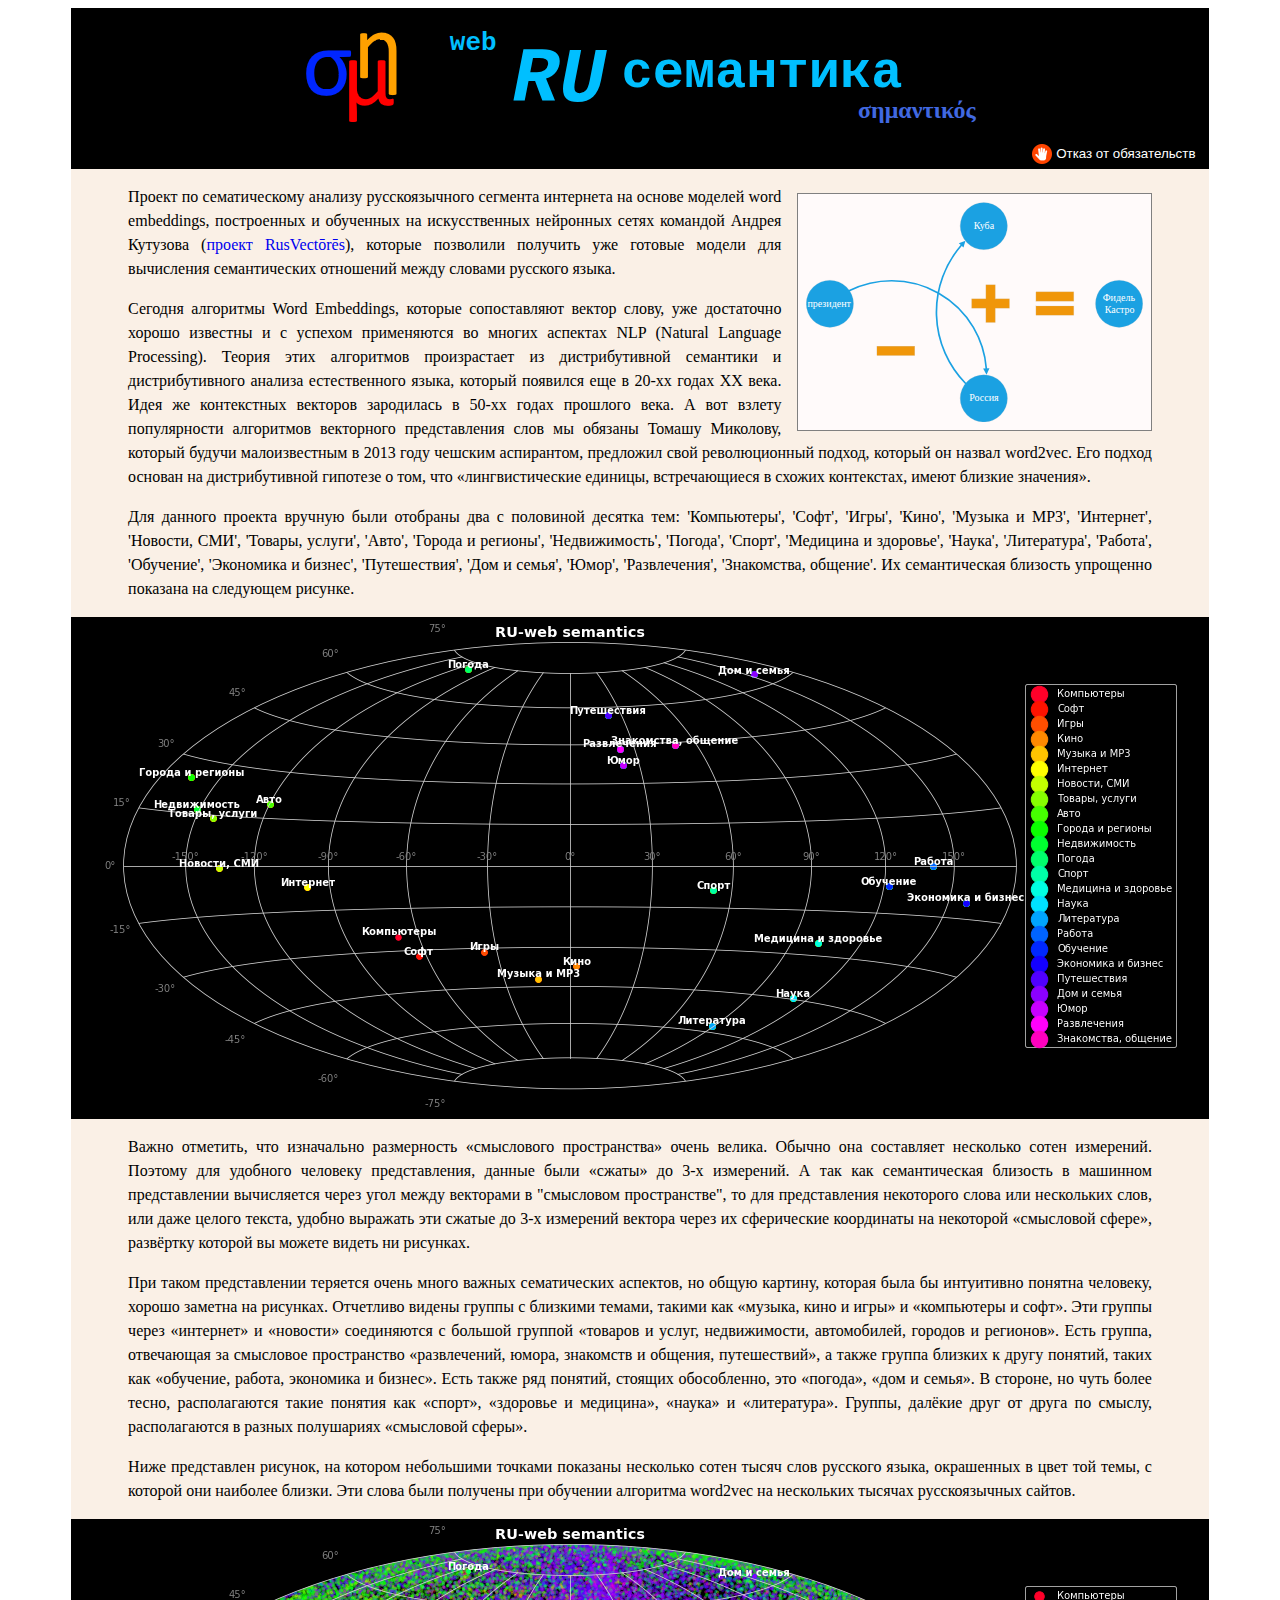
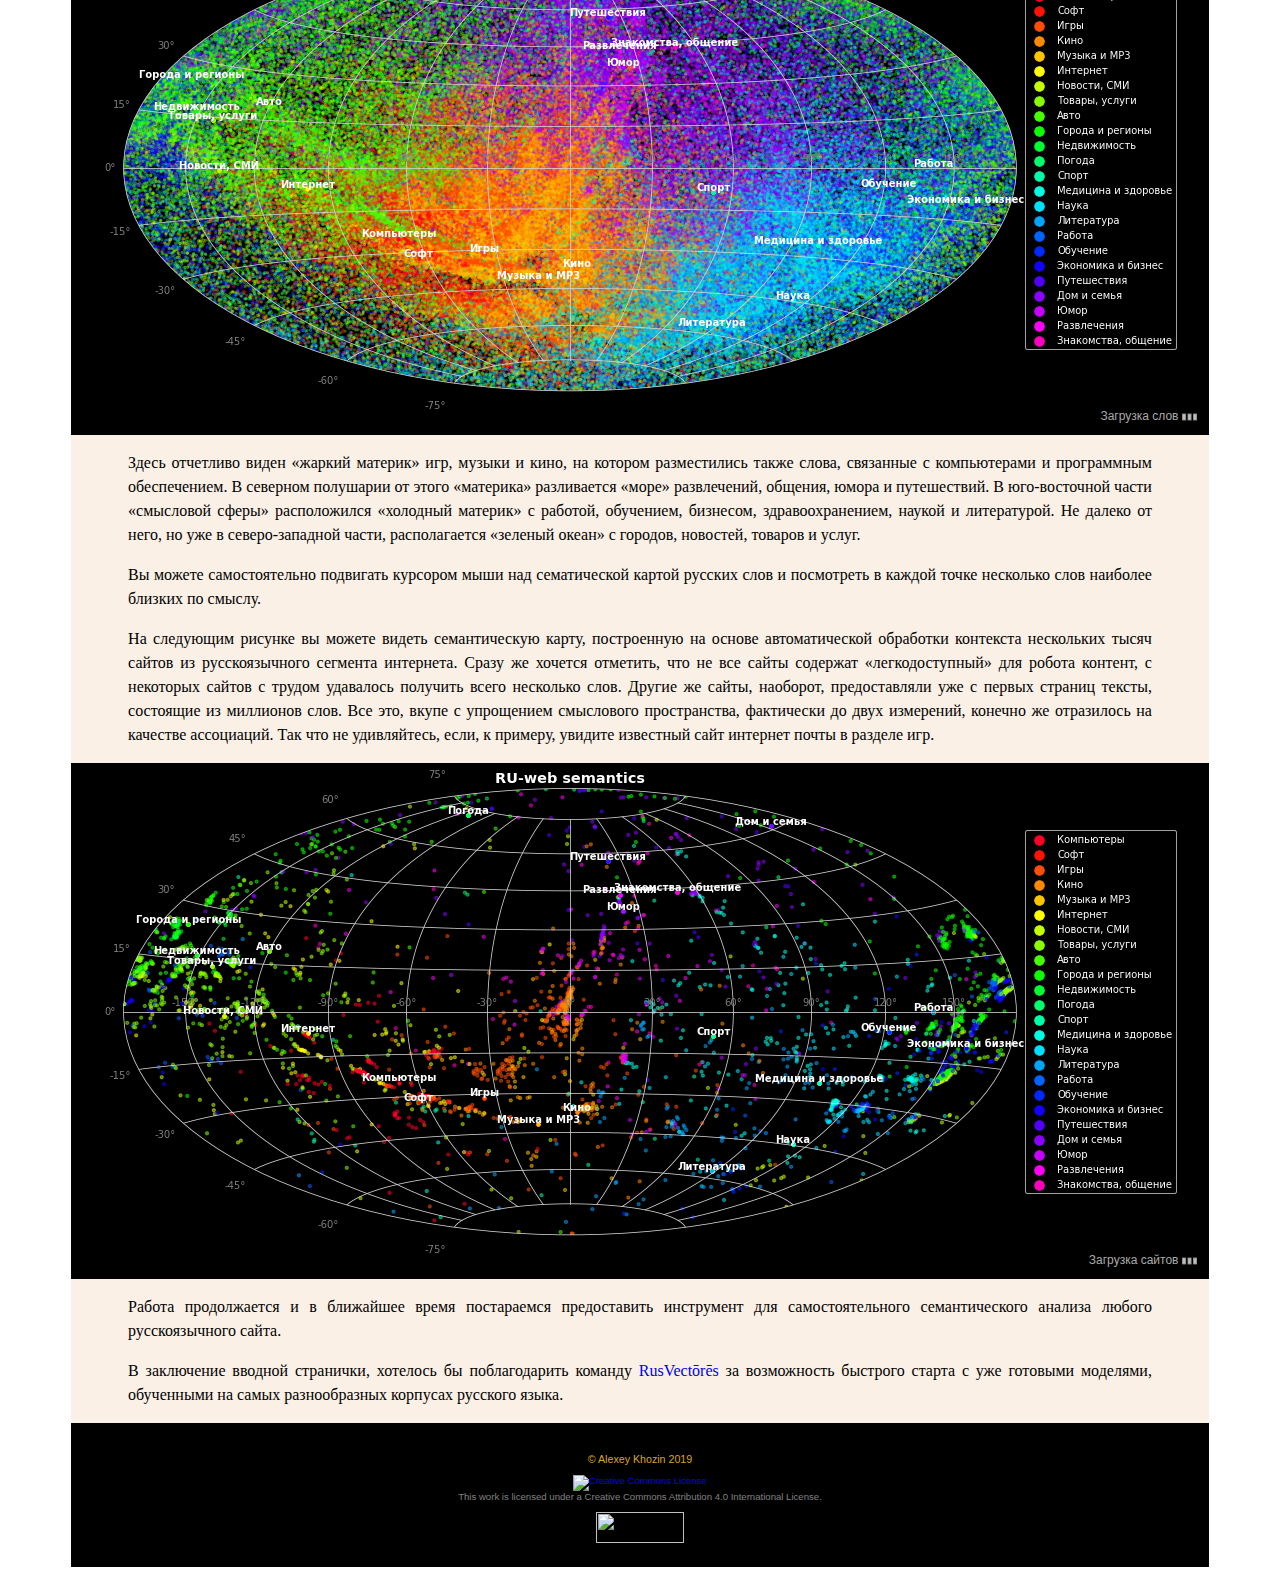
==== commit 1f3aec77: "some content fixes on the first page" ====
--- a/index.html
+++ b/index.html
@@ -132,11 +132,15 @@
           Проект по сематическому анализу русскоязычного сегмента интернета на основе моделей word embeddings,
           построенных и обученных на искусственных нейронных сетях командой Андрея Кутузова (<a target="_blank" href="https://rusvectores.org">проект RusVectōrēs</a>),
           которые позволили получить уже готовые модели для вычисления семантических отношений между словами русского языка.
-          Сегодня алгоритмы word embeddings, которые сопоставляют вектор слову, уже достаточно хорошо известны и с успехом применяются лидерами интернета.
-          Взлет популярности этих алгоритмов начался в 2013 году, когда еще мало кому известный чешский аспирант Томаш Миколов предложил свой подход к word embedding,
-          который он назвал word2vec. Его подход основан важной гипотезе,
-          которую в науке принято называть гипотезой локальности — «слова, которые встречаются в одинаковых окружениях, имеют близкие значения».
-          Кому интересно, можно более подробно прочитать интервью с Томасом Миколов: <a target="_blank" href="https://rb.ru/interview/tomas-mikolov/">До восстания машин еще далеко</a>.
+        </p>
+        <p>
+          Сегодня алгоритмы Word Embeddings, которые сопоставляют вектор слову,
+          уже достаточно хорошо известны и с успехом применяются во многих аспектах NLP (Natural Language Processing).
+          Теория этих алгоритмов произрастает из дистрибутивной семантики и дистрибутивного анализа естественного языка, который появился еще в 20-хх годах XX века.
+          Идея же контекстных векторов зародилась в 50-хх годах прошлого века.
+          А вот взлету популярности алгоритмов векторного представления слов мы обязаны Томашу Миколову, который будучи малоизвестным в 2013 году чешским аспирантом,
+          предложил свой революционный подход, который он назвал word2vec.
+          Его подход основан на дистрибутивной гипотезе о том, что «лингвистические единицы, встречающиеся в схожих контекстах, имеют близкие значения».
         </p>
         <p>
           Для данного проекта вручную были отобраны два с половиной десятка тем:
@@ -191,11 +195,11 @@
           Вы можете самостоятельно подвигать курсором мыши над сематической картой русских слов и посмотреть в каждой точке несколько слов наиболее близких по смыслу.
         </p>
         <p>
-          На следующим рисунке вы можете видеть семантическую карту, построенную на основе контекста нескольких тысяч сайтов из русскоязычного сегмента интернета.
-          Сразу же хочу сказать, что не все сайты содержат «легкодоступный» для робота контент, парой ему с трудом удавалось получить несколько слов.
-          Другие же сайты, наоборот, предоставляли уже с первых страниц тексты, состоящие из миллионов слов.
-          Все это вкупе с упрощением смыслового пространства, фактически до двух измерений, конечно же отразилось на качестве ассоциаций.
-          Так что не удивляйтесь, если, к примеру, увидите интернет почту в разделе игр.
+          На следующим рисунке вы можете видеть семантическую карту, построенную на основе автоматической обработки контекста нескольких тысяч сайтов
+          из русскоязычного сегмента интернета. Сразу же хочется отметить, что не все сайты содержат «легкодоступный» для робота контент,
+          с некоторых сайтов с трудом удавалось получить всего несколько слов. Другие же сайты, наоборот, предоставляли уже с первых страниц тексты,
+          состоящие из миллионов слов. Все это, вкупе с упрощением смыслового пространства, фактически до двух измерений, конечно же отразилось на качестве ассоциаций.
+          Так что не удивляйтесь, если, к примеру, увидите известный сайт интернет почты в разделе игр.
         </p>
       </div>
       <div class="banner">
@@ -207,7 +211,12 @@
         </div>
       </div>
       <div class="text">
-        <p></p>
+        <p>
+          Работа продолжается и в ближайшее время постараемся предоставить инструмент для самостоятельного семантического анализа любого русскоязычного сайта.
+        </p>
+        <p>
+          В заключение вводной странички, хотелось бы поблагодарить команду <a href="https://rusvectores.org" target="_blank">RusVectōrēs</a> за возможность быстрого старта с уже готовыми моделями, обученными на самых разнообразных корпусах русского языка.
+        </p>
       </div>
       <div class="banner">
           <div class="border" style="font-family: Verdana, Geneva, Tahoma, sans-serif">
@@ -240,19 +249,21 @@
       <div class="disclaimer-bgnd"></div>
       <div class="disclaimer-wnd">
         <h2 style="text-align: center">Отказ от обязательств</h2>
-        <p>
+        <p style="font-weight: bold">
           Проект websimanticos.ru создан исключительно в развлекательных и познавательных целях и не ставит перед собой никаких коммерческих или научных целей.
-          Информация, использованная для построение семантических моделей в проекте websimanticos.ru,
+        </p>
+        <p>
+          Информация, использованная для построения семантических моделей в проекте websimanticos.ru,
           была предоставлена третьими лицами и/или получена из открытых источников, именуемыми "источниками".
           Авторы проекта websimanticos.ru не участвуют в создании этой информации и не гарантируют ее достоверность и актуальность.
           В силу своего происхождения вся эта информация или любая её часть может быть неполной либо может содержать неточности.
           Информация может содержать ошибки, допущенные по вине источников и/или в процессе ее автоматической обработки алгоритмами семантического анализа.
-          Любые семантическое ассоциации, полученные на основе автоматической обработки содержимого интернет-сайтов источников,
+          Любые семантические ассоциации, полученные на основе автоматической обработки содержимого интернет-сайтов источников,
           могут отличаться от традиционных и общепринятых практик использования тех или иных объектов.
         </p>
         <p>
-          Авторы проекта websimanticos.ru (а) явно отказываются от ответственности за содержание, точность, полноту и соответствие какой бы то ни было информации и
-          (б) не несут ответственность за какие-либо ошибки, упущения или другие недостатки в предоставленной информации и за какие бы то ни было действия,
+          Авторы проекта websimanticos.ru <span style="font-weight: bold">(а)</span> явно отказываются от ответственности за содержание, точность, полноту и соответствие какой бы то ни было информации и
+          <span style="font-weight: bold">(б)</span> не несут ответственность за какие-либо ошибки, упущения или другие недостатки в предоставленной информации и за какие бы то ни было действия,
           предпринятые в связи с этим. Ни авторы проекта websimanticos.ru, ни какой-либо из его источников не могут нести ответственность за какой бы то ни было ущерб,
           понесенный вами в связи с использованием этой информации.
         </p>
